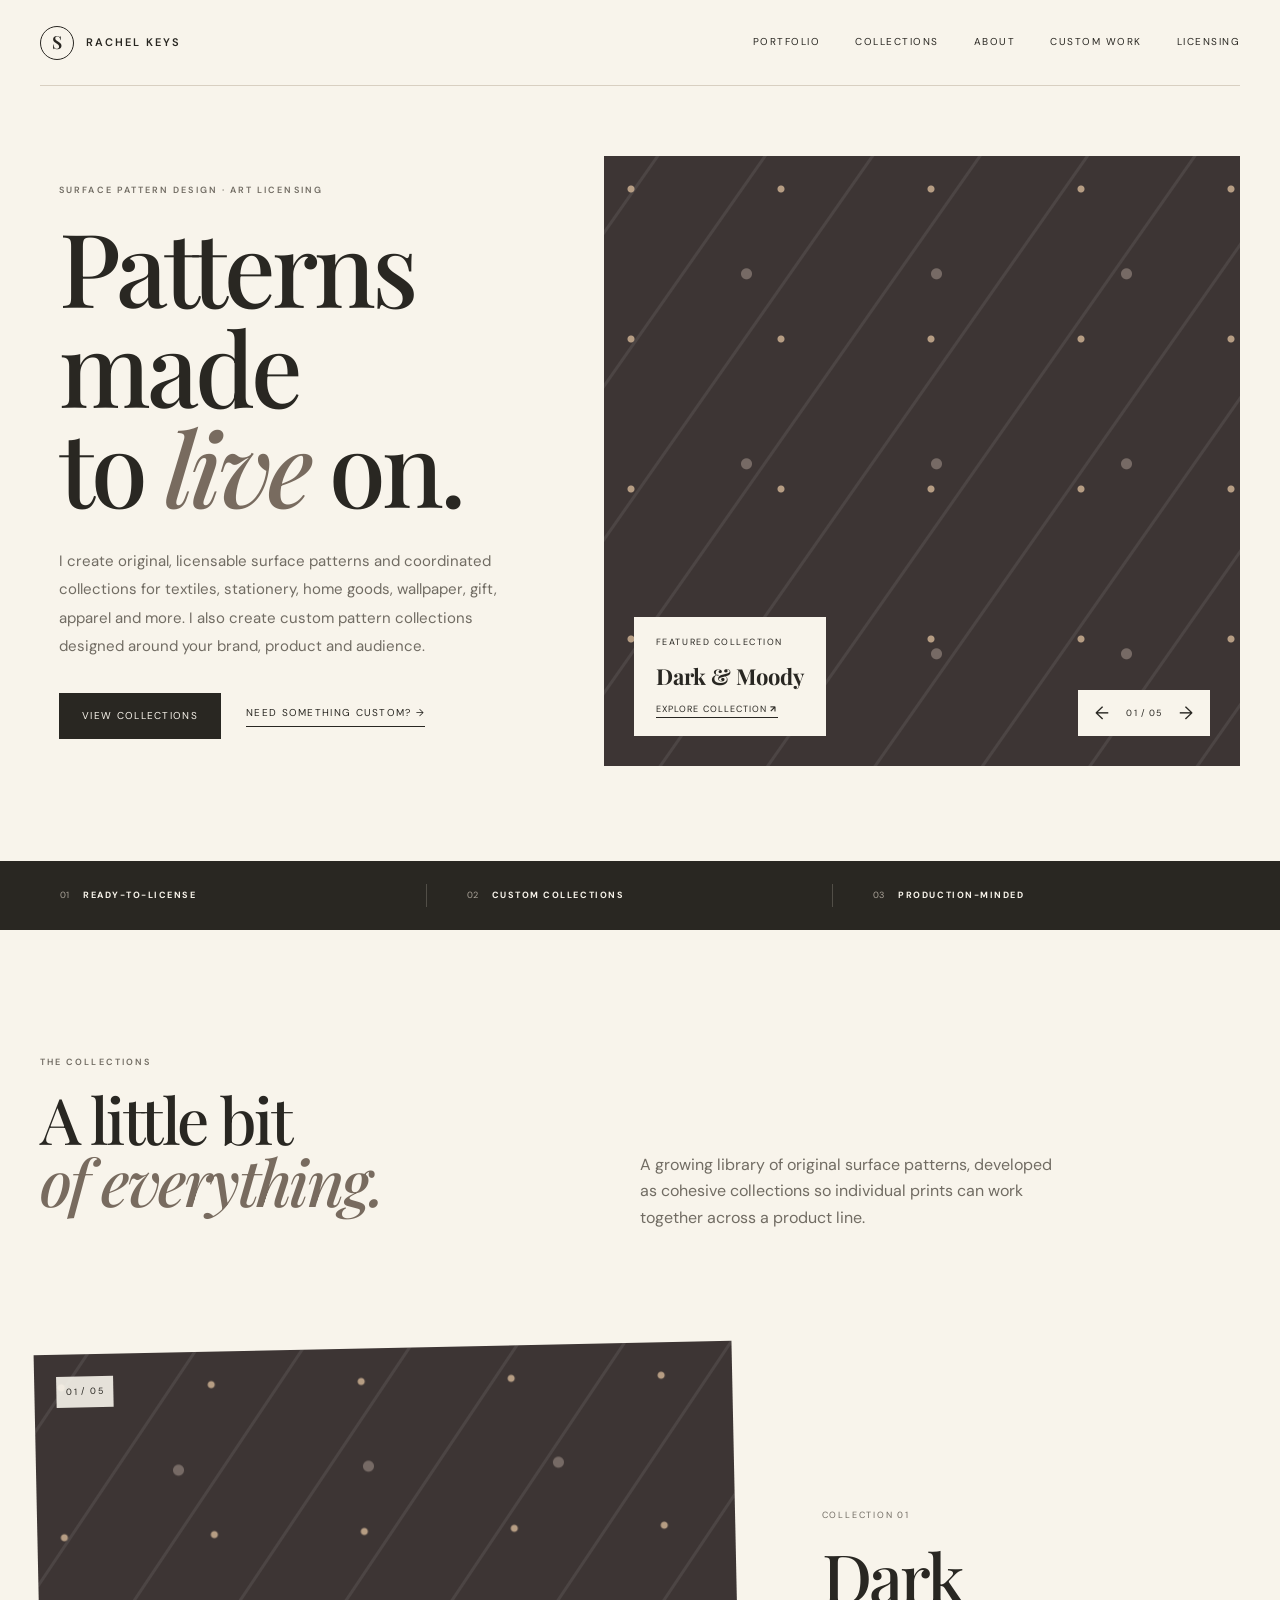
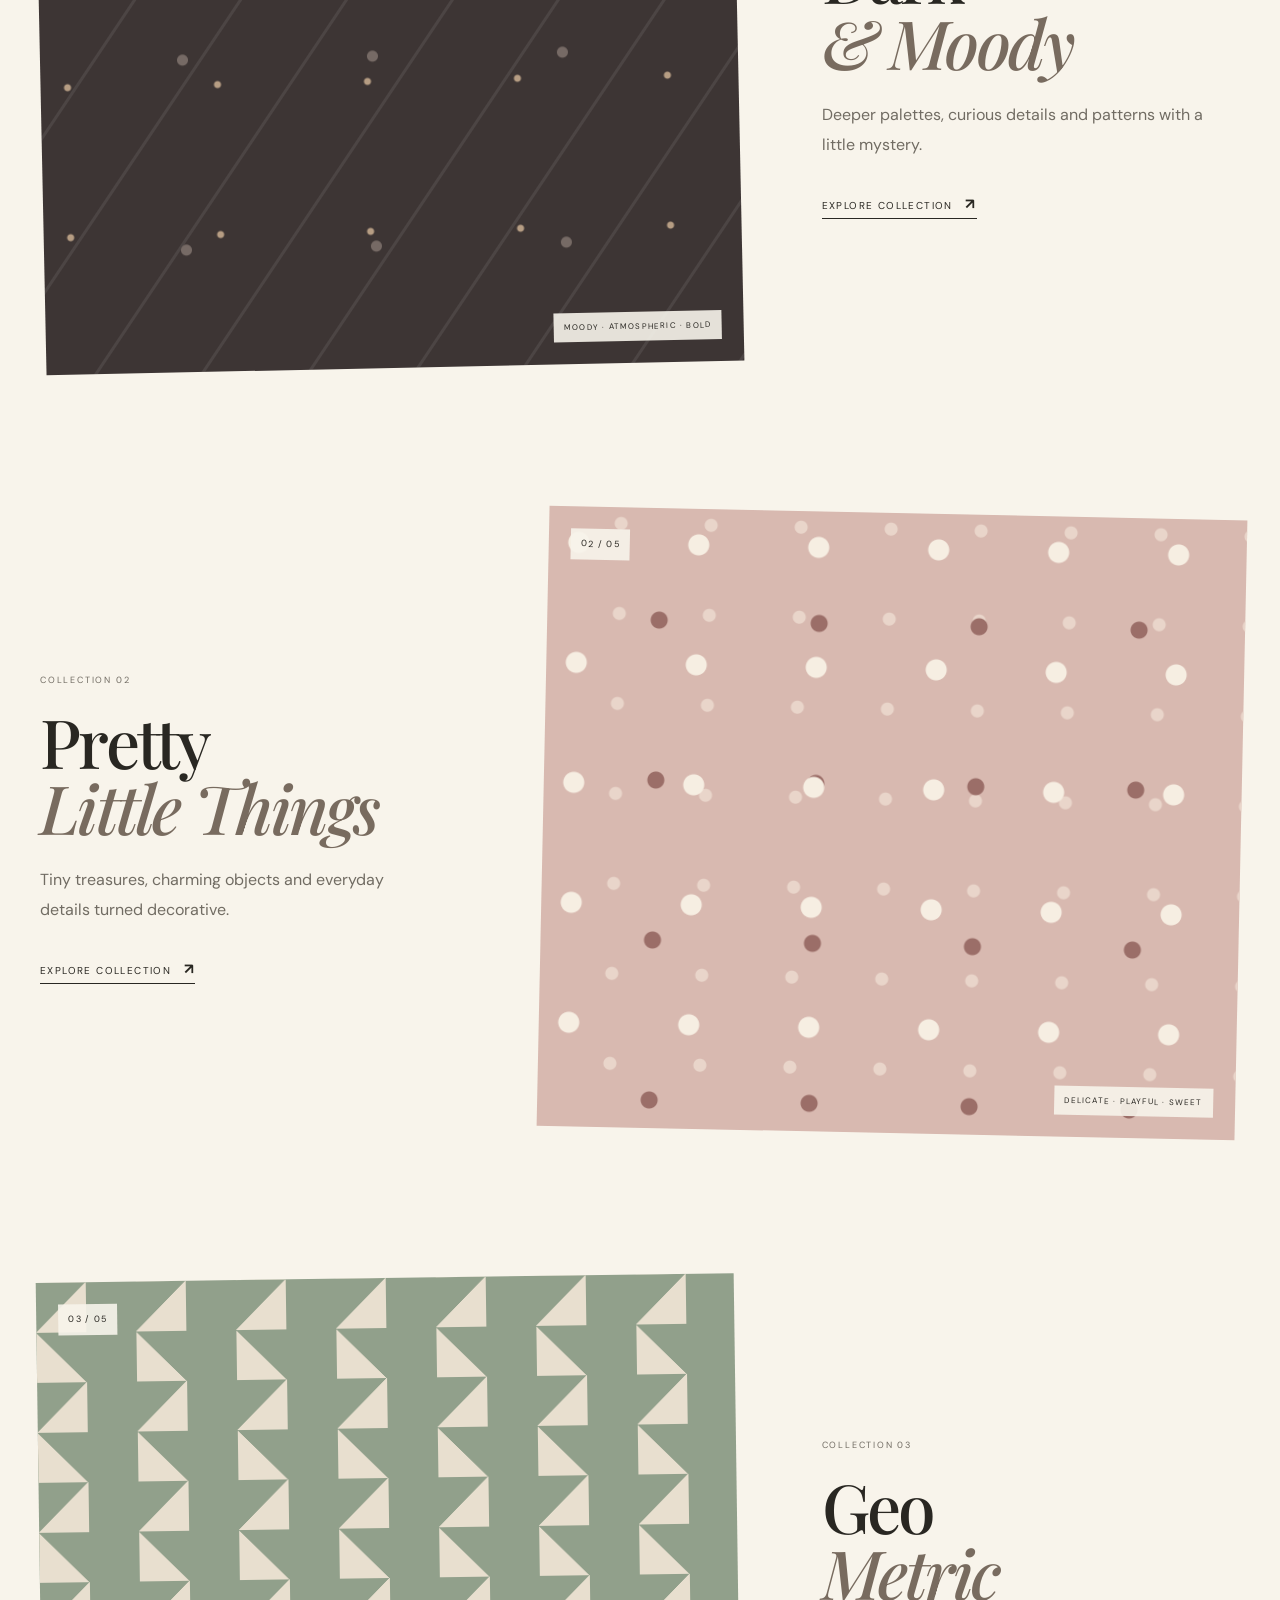
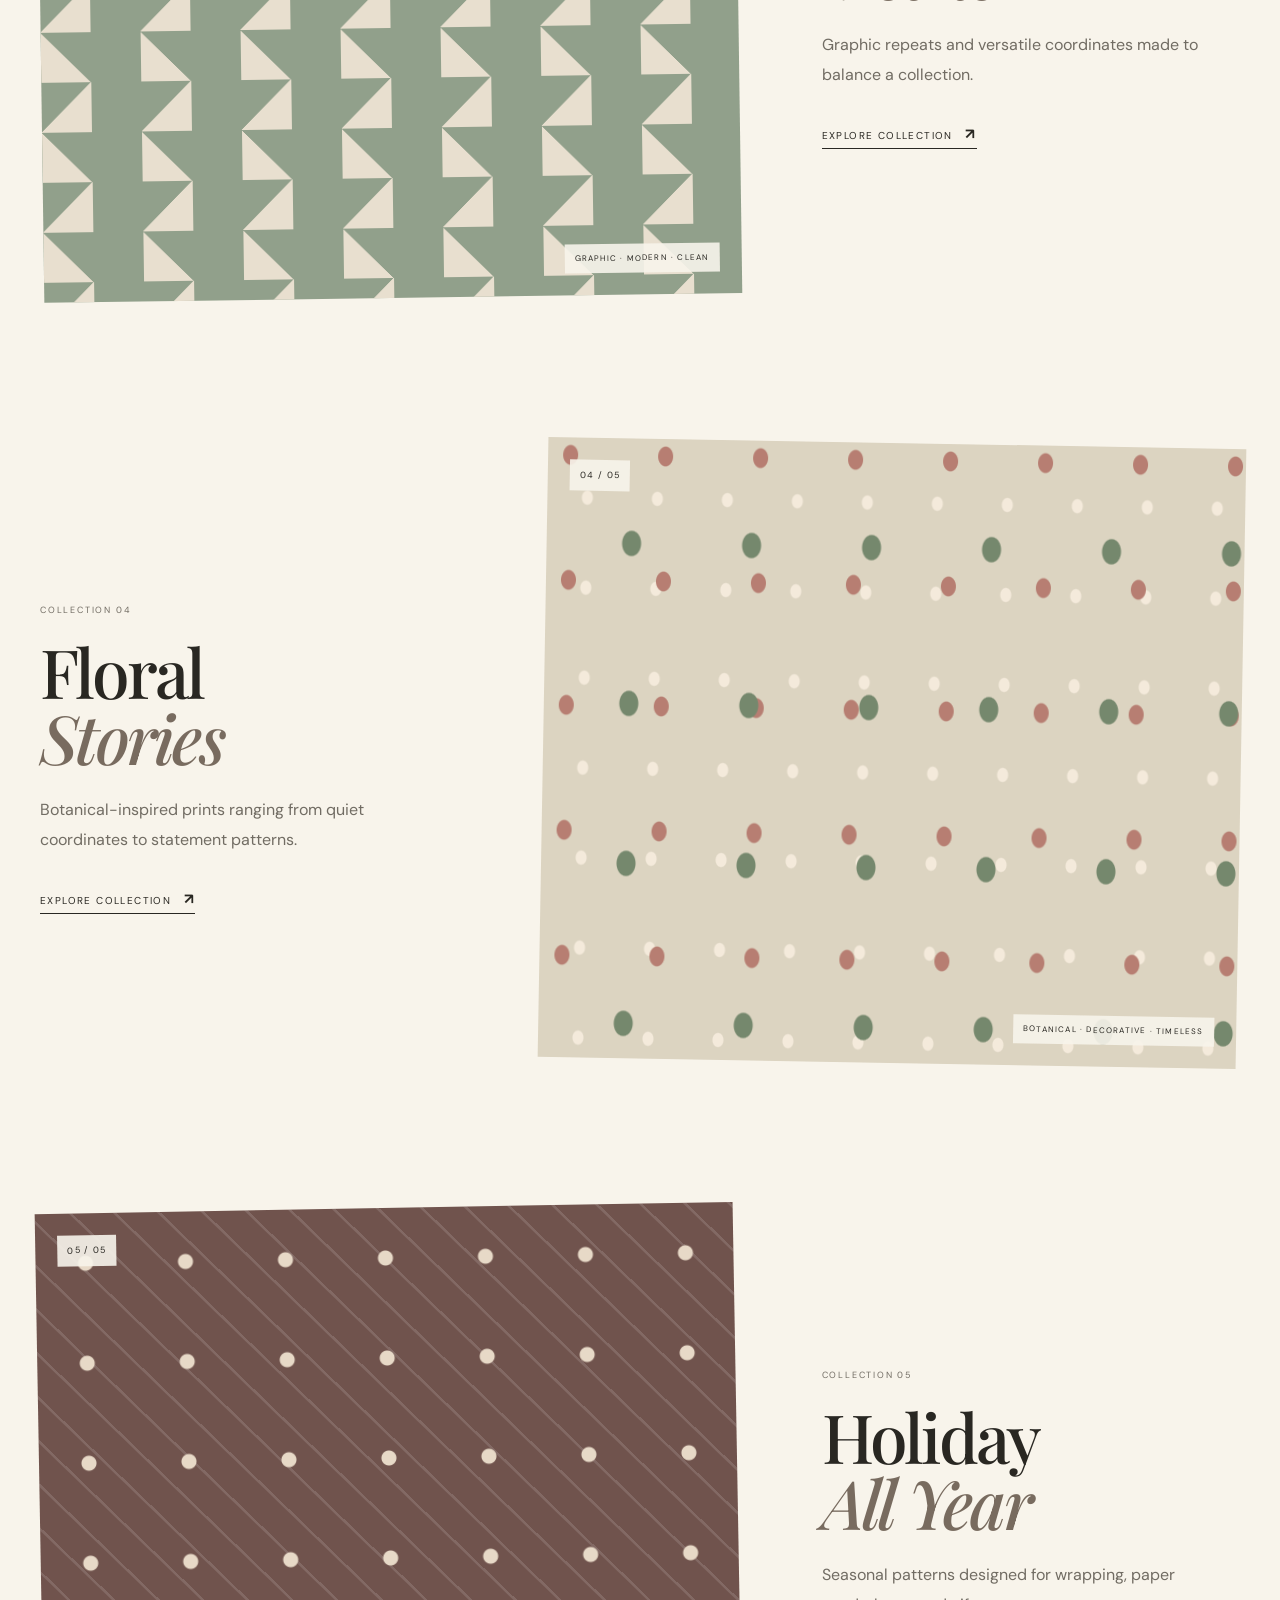
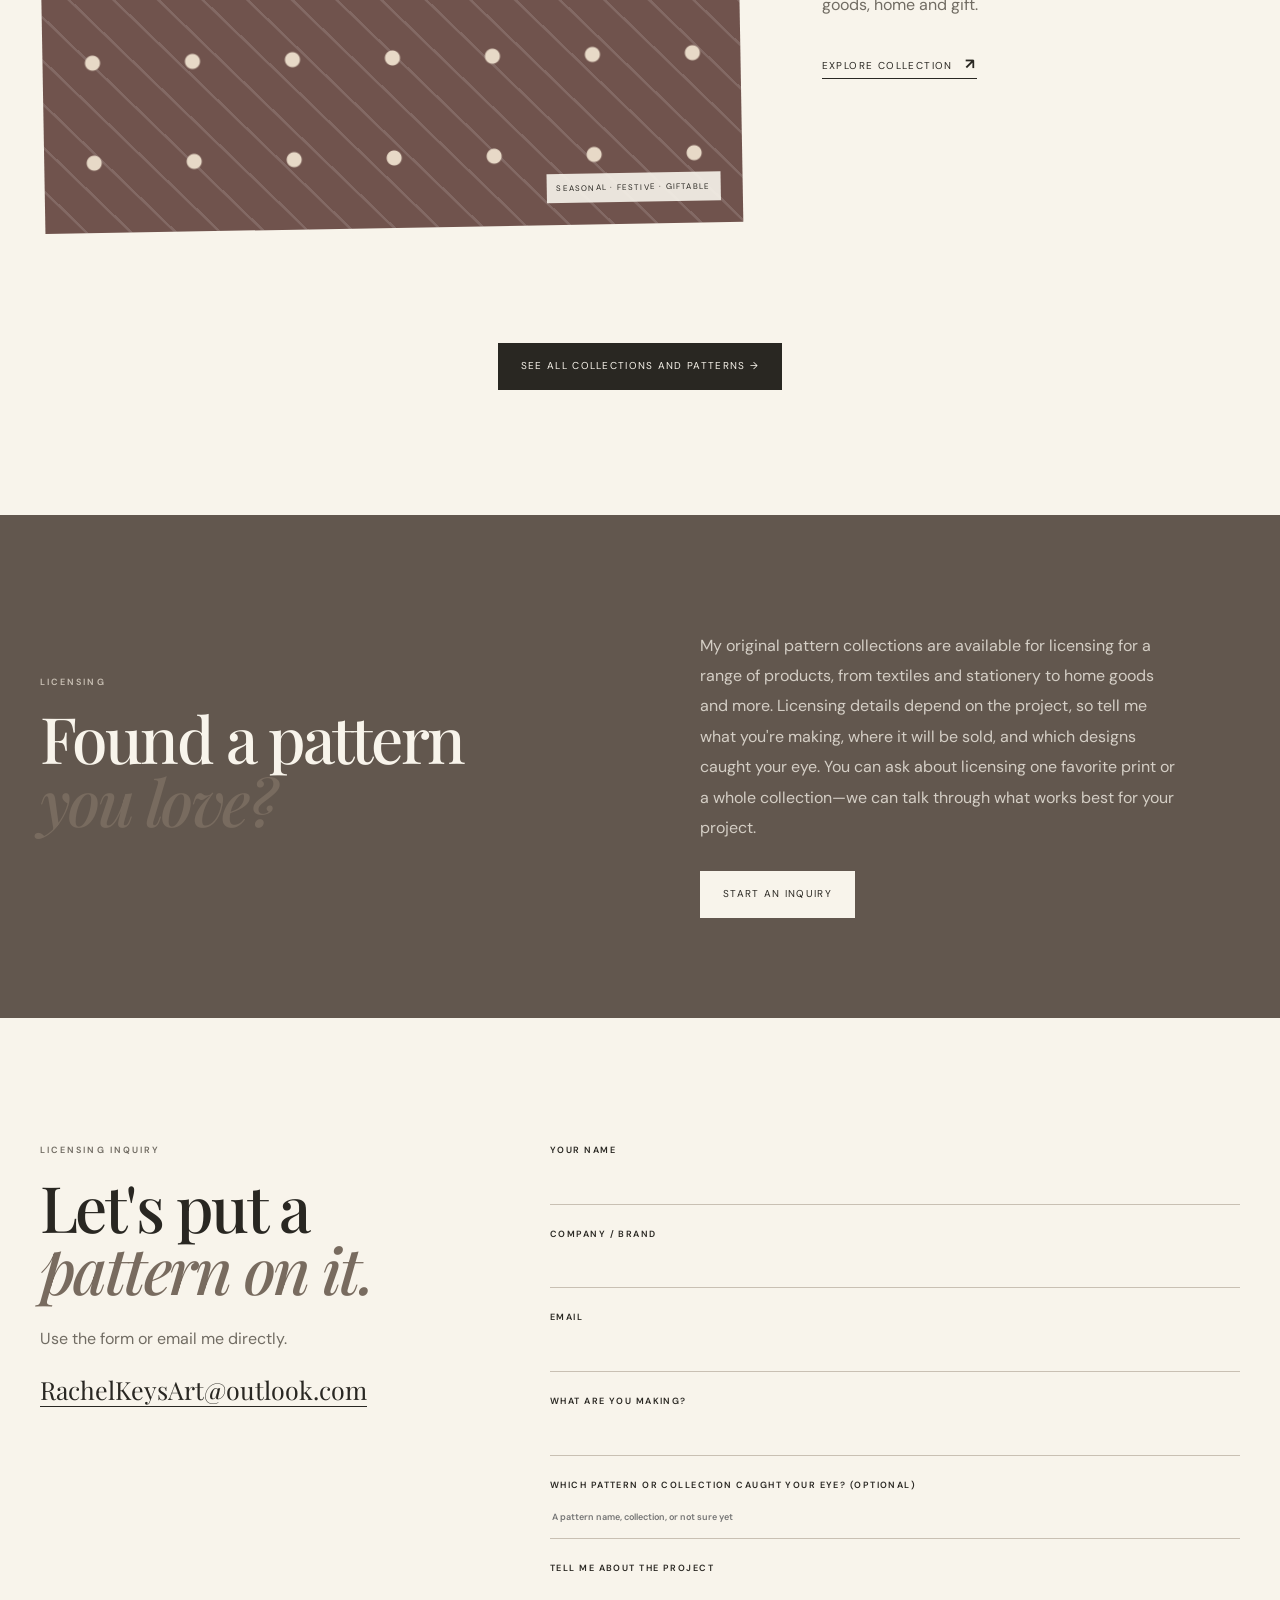
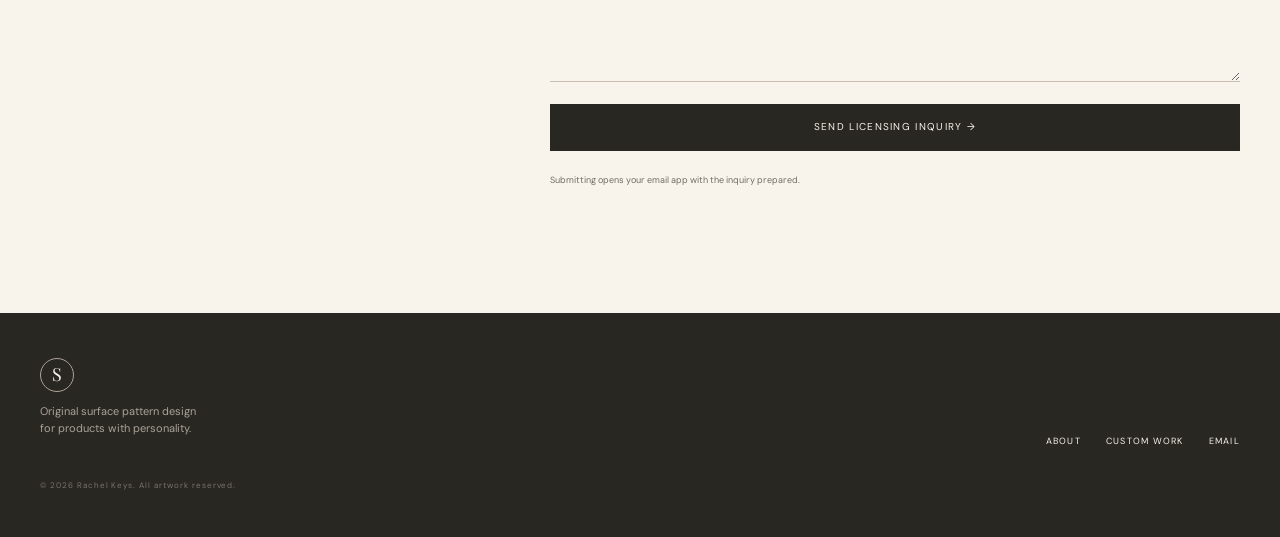
==== index.html @ ef7f8bc7 "Add files via upload" ====
<!DOCTYPE html>
<html lang="en">
<head>
  <meta charset="UTF-8">
  <meta name="viewport" content="width=device-width, initial-scale=1.0">
  <meta name="description" content="Surface pattern design portfolio — licensable collections and custom pattern design.">
  <title>Rachel Keys — Surface Pattern Design</title>
  <link rel="stylesheet" href="style.css">
</head>

<body class="home-page">

<header class="header">

  <a class="logo" href="index.html">
    <span class="logo-symbol">S</span>
    <span>RACHEL KEYS</span>
  </a>

  <button class="menu-btn" aria-label="Open navigation">
    <i></i>
    <i></i>
  </button>

  <nav class="nav">
    <a href="index.html">Portfolio</a>
    <a href="collections.html">Collections</a>
    <a href="about.html">About</a>
    <a href="custom.html">Custom Work</a>
    <a href="#inquire">Licensing</a>
  </nav>

</header>


<main>

  <!-- HERO -->

  <section class="hero-home">

    <div class="hero-copy">

      <p class="kicker">
        SURFACE PATTERN DESIGN · ART LICENSING
      </p>

      <h1>
        Patterns made<br>
        to <em>live</em> on.
      </h1>

      <p class="hero-blurb">
        I create original, licensable surface patterns and coordinated
        collections for textiles, stationery, home goods, wallpaper,
        gift, apparel and more. I also create custom pattern collections
        designed around your brand, product and audience.
      </p>

      <div class="hero-actions">

        <a class="pill dark" href="#collections">
          View collections
        </a>

        <a class="under-link" href="custom.html">
          Need something custom? →
        </a>

      </div>

    </div>


    <div
      class="hero-art pattern-dark"
      data-collection-carousel
      aria-label="Featured collection preview: Dark &amp; Moody"
    >

      <div class="hero-label">
        <span>FEATURED COLLECTION</span>
        <strong data-carousel-title>Dark &amp; Moody</strong>
        <a class="hero-collection-link" data-carousel-link href="Collections/dark-and-moody.html">
          Explore collection <b>↗</b>
        </a>
      </div>

      <div class="hero-carousel-controls">
        <button type="button" data-carousel-previous aria-label="Show previous collection">←</button>
        <span data-carousel-position aria-live="polite">01 / 05</span>
        <button type="button" data-carousel-next aria-label="Show next collection">→</button>
      </div>

    </div>

  </section>


  <!-- QUICK INFO -->

  <section class="intro-strip">

    <div>
      <span>01</span>
      <strong>READY-TO-LICENSE</strong>
    </div>

    <div>
      <span>02</span>
      <strong>CUSTOM COLLECTIONS</strong>
    </div>

    <div>
      <span>03</span>
      <strong>PRODUCTION-MINDED</strong>
    </div>

  </section>


  <!-- COLLECTIONS -->

  <section class="collections" id="collections">

    <div class="section-intro">

      <div>
        <p class="kicker">THE COLLECTIONS</p>

        <h2>
          A little bit<br>
          <em>of everything.</em>
        </h2>
      </div>

      <p>
        A growing library of original surface patterns,
        developed as cohesive collections so individual prints
        can work together across a product line.
      </p>

    </div>


    <!-- DARK & MOODY -->

    <article class="collection collection-dark">

      <div class="collection-art pattern-dark">

        <span class="art-note">01 / 05</span>

        <span class="art-caption">
          MOODY · ATMOSPHERIC · BOLD
        </span>

      </div>

      <div class="collection-info">

        <p class="collection-number">
          COLLECTION 01
        </p>

        <h3>
          Dark<br>
          <em>&amp; Moody</em>
        </h3>

        <p>
          Deeper palettes, curious details and patterns
          with a little mystery.
        </p>

        <a
          class="collection-link"
          href="Collections/dark-and-moody.html"
        >
          Explore collection <b>↗</b>
        </a>

      </div>

    </article>


    <!-- PRETTY LITTLE THINGS -->

    <article class="collection collection-pretty reverse">

      <div class="collection-info">

        <p class="collection-number">
          COLLECTION 02
        </p>

        <h3>
          Pretty<br>
          <em>Little Things</em>
        </h3>

        <p>
          Tiny treasures, charming objects and everyday
          details turned decorative.
        </p>

        <a
          class="collection-link"
          href="Collections/pretty-little-things.html"
        >
          Explore collection <b>↗</b>
        </a>

      </div>


      <div class="collection-art pattern-pretty">

        <span class="art-note">02 / 05</span>

        <span class="art-caption">
          DELICATE · PLAYFUL · SWEET
        </span>

      </div>

    </article>


    <!-- GEOMETRIC -->

    <article class="collection collection-geo">

      <div class="collection-art pattern-geometric">

        <span class="art-note">03 / 05</span>

        <span class="art-caption">
          GRAPHIC · MODERN · CLEAN
        </span>

      </div>


      <div class="collection-info">

        <p class="collection-number">
          COLLECTION 03
        </p>

        <h3>
          Geo<br>
          <em>Metric</em>
        </h3>

        <p>
          Graphic repeats and versatile coordinates made
          to balance a collection.
        </p>

        <a
          class="collection-link"
          href="Collections/geometric.html"
        >
          Explore collection <b>↗</b>
        </a>

      </div>

    </article>


    <!-- FLORAL -->

    <article class="collection collection-floral reverse">

      <div class="collection-info">

        <p class="collection-number">
          COLLECTION 04
        </p>

        <h3>
          Floral<br>
          <em>Stories</em>
        </h3>

        <p>
          Botanical-inspired prints ranging from quiet
          coordinates to statement patterns.
        </p>

        <a
          class="collection-link"
          href="Collections/floral.html"
        >
          Explore collection <b>↗</b>
        </a>

      </div>


      <div class="collection-art pattern-floral">

        <span class="art-note">04 / 05</span>

        <span class="art-caption">
          BOTANICAL · DECORATIVE · TIMELESS
        </span>

      </div>

    </article>


    <!-- HOLIDAY -->

    <article class="collection collection-holiday">

      <div class="collection-art pattern-holiday">

        <span class="art-note">05 / 05</span>

        <span class="art-caption">
          SEASONAL · FESTIVE · GIFTABLE
        </span>

      </div>


      <div class="collection-info">

        <p class="collection-number">
          COLLECTION 05
        </p>

        <h3>
          Holiday<br>
          <em>All Year</em>
        </h3>

        <p>
          Seasonal patterns designed for wrapping,
          paper goods, home and gift.
        </p>

        <a
          class="collection-link"
          href="Collections/holiday.html"
        >
          Explore collection <b>↗</b>
        </a>

      </div>

    </article>

    <div class="collections-more">
      <a class="pill dark" href="collections.html">See all collections and patterns →</a>
    </div>

  </section>


  <!-- LICENSING -->

  <section class="licensing-band">

    <div>

      <p class="kicker">
        LICENSING
      </p>

      <h2>
        Found a pattern<br>
        <em>you love?</em>
      </h2>

    </div>


    <div>

      <p>
        My original pattern collections are available for licensing
        for a range of products, from textiles and stationery to home
        goods and more. Licensing details depend on the project, so
        tell me what you're making, where it will be sold, and which
        designs caught your eye. You can ask about licensing one
        favorite print or a whole collection—we can talk through what
        works best for your project.
      </p>

      <a class="pill light" href="#inquire">
        Start an inquiry
      </a>

    </div>

  </section>


  <!-- LICENSING FORM -->

  <section class="inquiry" id="inquire">

    <div class="inquiry-heading">

      <p class="kicker">
        LICENSING INQUIRY
      </p>

      <h2>
        Let's put a<br>
        <em>pattern on it.</em>
      </h2>

      <p>
        Use the form or email me directly.
      </p>

      <a href="mailto:RachelKeysArt@outlook.com">
        RachelKeysArt@outlook.com
      </a>

    </div>


    <form
      class="form"
      action="mailto:RachelKeysArt@outlook.com"
      method="post"
      enctype="text/plain"
    >

      <label>
        Your name
        <input
          type="text"
          name="Name"
          required
        >
      </label>


      <label>
        Company / brand
        <input
          type="text"
          name="Company"
        >
      </label>


      <label>
        Email
        <input
          type="email"
          name="Email"
          required
        >
      </label>


      <label>
        What are you making?
        <input
          type="text"
          name="Product"
        >
      </label>

      <label>
        Which pattern or collection caught your eye? (optional)
        <input
          type="text"
          name="Pattern or collection"
          placeholder="A pattern name, collection, or not sure yet"
        >
      </label>


      <label>
        Tell me about the project
        <textarea
          name="Message"
          rows="5"
          required
        ></textarea>
      </label>


      <button
        class="pill dark"
        type="submit"
      >
        Send licensing inquiry →
      </button>


      <small>
        Submitting opens your email app with the inquiry prepared.
      </small>

    </form>

  </section>

</main>


<!-- FOOTER -->

<footer class="footer">

  <div>

    <span class="logo-symbol">
      S
    </span>

    <p>
      Original surface pattern design<br>
      for products with personality.
    </p>

  </div>


  <div class="footer-links">

    <a href="about.html">
      About
    </a>

    <a href="custom.html">
      Custom Work
    </a>

    <a href="mailto:RachelKeysArt@outlook.com">
      Email
    </a>

  </div>


  <small>
    © <span id="year"></span>
    Rachel Keys. All artwork reserved.
  </small>

</footer>


<script src="script.js"></script>

</body>
</html>
---- style.css ----
@import url('https://fonts.googleapis.com/css2?family=DM+Sans:wght@400;500;600&family=Playfair+Display:ital,wght@0,500;0,600;1,500;1,600&display=swap');


:root {

  --ink: #292722;
  --muted: #716c63;

  --cream: #f2eadc;
  --paper: #f8f4eb;

  --line: #d8cfc1;

  --brown: #70584b;
  --sage: #8b9a7e;
  --rose: #bd8d83;
  --plum: #3e3337;
  --gold: #c39a55;

  --serif: "Playfair Display", Georgia, serif;
  --sans: "DM Sans", Arial, sans-serif;

  --max: 1380px;
}


/* =========================
   RESET
========================= */

* {
  box-sizing: border-box;
}


html {
  scroll-behavior: smooth;
  overflow-x: hidden;
}


body {

  margin: 0;

  background: var(--paper);

  color: var(--ink);

  font-family: var(--sans);

  line-height: 1.65;
}


a {
  color: inherit;
  text-decoration: none;
}


button,
input,
textarea,
select {
  font: inherit;
}


/* =========================
   HEADER
========================= */

.header {

  height: 86px;

  width: min(
    var(--max),
    calc(100% - 80px)
  );

  margin: auto;

  display: flex;

  align-items: center;

  justify-content: space-between;

  border-bottom: 1px solid var(--line);

  position: relative;

  z-index: 10;
}


.logo {

  display: flex;

  align-items: center;

  gap: 12px;

  font-size: 11px;

  letter-spacing: .18em;

  font-weight: 600;
}


.logo-symbol {

  width: 34px;

  height: 34px;

  border: 1px solid var(--ink);

  border-radius: 50%;

  display: grid;

  place-items: center;

  font-family: var(--serif);

  font-size: 18px;

  letter-spacing: 0;
}


.nav {

  display: flex;

  gap: 35px;

  align-items: center;

  font-size: 10px;

  text-transform: uppercase;

  letter-spacing: .15em;
}


.nav a {

  transition: opacity .2s;
}


.nav a:hover {

  opacity: .45;
}


.menu-btn {

  display: none;

  background: none;

  border: 0;
}


/* =========================
   TYPOGRAPHY
========================= */

.kicker {

  font-size: 9px;

  text-transform: uppercase;

  letter-spacing: .23em;

  font-weight: 600;

  color: var(--muted);

  margin: 0 0 18px;
}


h1,
h2,
h3 {

  font-family: var(--serif);

  font-weight: 500;

  line-height: .98;

  letter-spacing: -.04em;
}


h1 {

  font-size: clamp(
    62px,
    8vw,
    118px
  );

  margin: 0 0 30px;
}


h2 {

  font-size: clamp(
    45px,
    5vw,
    76px
  );

  margin: 0 0 25px;
}


h3 {

  font-size: clamp(
    48px,
    5.3vw,
    78px
  );

  margin: 0 0 24px;
}


em {

  font-weight: 500;

  color: #786b5f;
}


/* =========================
   BUTTONS
========================= */

.pill {

  display: inline-block;

  padding: 14px 22px;

  text-transform: uppercase;

  letter-spacing: .13em;

  font-size: 10px;

  border: 1px solid transparent;
}


.pill.dark {

  background: var(--ink);

  color: var(--paper);
}


.pill.light {

  background: var(--paper);

  color: var(--ink);
}


.under-link {

  font-size: 10px;

  text-transform: uppercase;

  letter-spacing: .13em;

  border-bottom: 1px solid var(--ink);

  padding-bottom: 5px;
}


/* =========================
   HERO
========================= */

.hero-home {

  width: min(
    var(--max),
    calc(100% - 80px)
  );

  margin: auto;

  min-height: 760px;

  display: grid;

  grid-template-columns:
    .86fr
    1.14fr;

  gap: 7%;

  align-items: center;

  padding: 70px 0 95px;
}


.hero-copy {

  padding-left: 4%;
}


.hero-blurb {

  max-width: 500px;

  color: var(--muted);

  font-size: 15px;

  line-height: 1.9;

  margin-bottom: 32px;
}


.hero-actions {

  display: flex;

  align-items: center;

  gap: 25px;

  flex-wrap: wrap;
}


/* =========================
   HERO ART
========================= */

.hero-art {

  height: 610px;

  position: relative;

  background: #d6c4b4;

  overflow: hidden;
}


.hero-label {

  position: absolute;

  bottom: 30px;

  left: 30px;

  background: var(--paper);

  padding: 18px 22px;

  display: flex;

  flex-direction: column;

  align-items: flex-start;

  gap: 8px;

  max-width: 300px;

  z-index: 1;
}


.hero-label span {

  font-size: 9px;

  letter-spacing: .17em;
}


.hero-label strong {

  font-family: var(--serif);

  font-size: 22px;
}


.hero-collection-link {

  font-size: 9px;

  text-transform: uppercase;

  letter-spacing: .12em;

  border-bottom: 1px solid var(--ink);
}


.hero-carousel-controls {

  position: absolute;

  right: 30px;

  bottom: 30px;

  display: flex;

  align-items: center;

  gap: 12px;

  background: var(--paper);

  padding: 9px 12px;

  z-index: 1;
}


.hero-carousel-controls button {

  border: 0;

  background: transparent;

  color: var(--ink);

  cursor: pointer;

  font-size: 18px;

  line-height: 1;

  padding: 5px;
}


.hero-carousel-controls span {

  font-size: 9px;

  letter-spacing: .12em;
}


.hero-carousel-controls button:focus-visible,
.hero-collection-link:focus-visible {

  outline: 2px solid var(--ink);

  outline-offset: 3px;
}


/* =========================
   INFO STRIP
========================= */

.intro-strip {

  background: var(--ink);

  color: var(--paper);

  display: grid;

  grid-template-columns:
    repeat(3, 1fr);

  padding:
    23px
    max(
      40px,
      calc(
        (100% - var(--max)) / 2
      )
    );

  gap: 20px;
}


.intro-strip div {

  display: flex;

  align-items: center;

  gap: 14px;

  border-right: 1px solid #514e47;

  padding: 4px 20px;
}


.intro-strip div:last-child {

  border: 0;
}


.intro-strip span {

  font-size: 9px;

  color: #aaa399;
}


.intro-strip strong {

  font-size: 9px;

  letter-spacing: .17em;
}


/* =========================
   COLLECTIONS
========================= */

.collections {

  width: min(
    var(--max),
    calc(100% - 80px)
  );

  margin: auto;

  padding: 125px 0;
}


.section-intro {

  display: grid;

  grid-template-columns:
    1fr
    1fr;

  align-items: end;

  margin-bottom: 95px;
}


.section-intro > p:last-child {

  max-width: 430px;

  color: var(--muted);

  margin:
    0
    0
    7px;
}


/* =========================
   COLLECTION ROWS
========================= */

.collection {

  display: grid;

  grid-template-columns:
    1.25fr
    .75fr;

  min-height: 650px;

  margin-bottom: 115px;

  align-items: center;

  gap: 7%;
}


.collection.reverse {

  grid-template-columns:
    .75fr
    1.25fr;
}


.collection-art {

  height: 620px;

  position: relative;

  overflow: hidden;
}


.collection-info {

  max-width: 390px;
}


.collection-info > p:not(
  .collection-number
) {

  color: var(--muted);

  line-height: 1.9;

  margin-bottom: 30px;
}


.collection-number {

  font-size: 9px;

  letter-spacing: .2em;

  color: var(--muted);

  margin-bottom: 20px;
}


.collection-link {

  font-size: 10px;

  text-transform: uppercase;

  letter-spacing: .14em;

  border-bottom: 1px solid var(--ink);

  padding-bottom: 6px;
}


.collection-link b {

  font-size: 15px;

  margin-left: 8px;
}


/* =========================
   TEMPORARY PATTERN ART
========================= */

.pattern-dark {

  background-color: #3d3534;

  background-image:

    radial-gradient(
      circle at 18% 22%,
      #b69d83 0 3px,
      transparent 4px
    ),

    radial-gradient(
      circle at 75% 62%,
      #766a65 0 5px,
      transparent 6px
    ),

    repeating-linear-gradient(
      125deg,
      transparent 0 42px,
      rgba(255,255,255,.08)
      43px 45px,
      transparent 46px 88px
    );

  background-size:
    150px 150px,
    190px 190px,
    auto;
}


.pattern-pretty {

  background-color: #d8b9b0;

  background-image:

    radial-gradient(
      circle at 25% 30%,
      #f6eee2 0 10px,
      transparent 11px
    ),

    radial-gradient(
      circle at 70% 70%,
      #9b6e68 0 8px,
      transparent 9px
    ),

    radial-gradient(
      circle at 80% 18%,
      #e9d5ca 0 6px,
      transparent 7px
    );

  background-size:
    120px 120px,
    160px 160px,
    90px 90px;
}


.pattern-geometric {

  background-color: #91a08b;

  background-image:

    linear-gradient(
      45deg,
      #e8dfcf 25%,
      transparent 25%
    ),

    linear-gradient(
      -45deg,
      #e8dfcf 25%,
      transparent 25%
    );

  background-size:
    100px 100px;

  background-position:
    0 0,
    50px 50px;
}


.pattern-floral {

  background-color: #dcd4c1;

  background-image:

    radial-gradient(
      ellipse at center,
      #75886d 0 9px,
      transparent 10px
    ),

    radial-gradient(
      ellipse at center,
      #b77e72 0 7px,
      transparent 8px
    ),

    radial-gradient(
      ellipse at center,
      #f4eadb 0 5px,
      transparent 6px
    );

  background-size:
    120px 160px,
    95px 125px,
    70px 90px;

  background-position:
    25px 25px,
    70px 80px,
    5px 105px;
}


.pattern-holiday {

  background-color: #70534d;

  background-image:

    radial-gradient(
      circle,
      #e7d9c7 0 7px,
      transparent 8px
    ),

    repeating-linear-gradient(
      45deg,
      transparent 0 28px,
      rgba(255,255,255,.13)
      29px 31px
    );

  background-size:
    100px 100px,
    auto;
}


/* =========================
   ARTWORK LABELS
========================= */

.art-note {

  position: absolute;

  top: 22px;

  left: 22px;

  font-size: 9px;

  letter-spacing: .15em;

  background:
    rgba(
      248,
      244,
      235,
      .9
    );

  padding: 8px 10px;
}


.art-caption {

  position: absolute;

  bottom: 22px;

  right: 22px;

  background:
    rgba(
      248,
      244,
      235,
      .9
    );

  padding: 8px 10px;

  font-size: 8px;

  letter-spacing: .15em;
}


/* =========================
   SLIGHT ART ROTATION
========================= */

.collection-dark .collection-art {

  transform: rotate(-1.2deg);
}


.collection-pretty .collection-art {

  transform: rotate(1.2deg);
}


.collection-geo .collection-art {

  transform: rotate(-.8deg);
}


.collection-floral .collection-art {

  transform: rotate(1deg);
}


.collection-holiday .collection-art {

  transform: rotate(-1deg);
}


.collections-more {

  display: flex;

  justify-content: center;

  margin-top: -15px;
}


/* =========================
   LICENSING BAND
========================= */

.licensing-band {

  background: #62574e;

  color: var(--paper);

  display: grid;

  grid-template-columns:
    1fr
    1fr;

  gap: 10%;

  padding:
    100px
    max(
      40px,
      calc(
        (100% - var(--max)) / 2
      )
    );

  align-items: center;
}


.licensing-band .kicker {

  color: #c9c0b4;
}


.licensing-band p:not(.kicker) {

  color: #d4cec5;

  max-width: 480px;

  line-height: 1.9;

  margin-bottom: 28px;
}


/* =========================
   INQUIRY
========================= */

.inquiry {

  width: min(
    var(--max),
    calc(100% - 80px)
  );

  margin: auto;

  padding: 125px 0;

  display: grid;

  grid-template-columns:
    .75fr
    1.25fr;

  gap: 8%;

  align-items: start;
}


.inquiry-heading p:not(.kicker) {

  color: var(--muted);
}


.inquiry-heading > a {

  font-family: var(--serif);

  font-size: 25px;

  border-bottom: 1px solid var(--ink);
}


/* =========================
   FORMS
========================= */

.form {

  display: grid;

  gap: 22px;
}


.form label {

  display: grid;

  gap: 8px;

  font-size: 9px;

  text-transform: uppercase;

  letter-spacing: .16em;

  font-weight: 600;
}


.form input,
.form textarea,
.form select {

  border: 0;

  border-bottom: 1px solid #c9c0b3;

  background: transparent;

  padding:
    10px
    2px
    13px;

  outline: none;

  color: var(--ink);

  resize: vertical;
}


.form input:focus,
.form textarea:focus,
.form select:focus {

  border-color: var(--ink);
}


.form small {

  font-size: 9px;

  color: var(--muted);
}


/* =========================
   FOOTER
========================= */

.footer {

  background: var(--ink);

  color: var(--paper);

  padding:
    45px
    max(
      40px,
      calc(
        (100% - var(--max)) / 2
      )
    );

  display: grid;

  grid-template-columns:
    1fr
    auto;

  gap: 30px;

  align-items: end;
}


.footer .logo-symbol {

  border-color: #aaa399;
}


.footer p {

  color: #aaa399;

  font-size: 11px;

  line-height: 1.6;
}


.footer-links {

  display: flex;

  gap: 25px;

  font-size: 9px;

  text-transform: uppercase;

  letter-spacing: .14em;
}


.footer > small {

  grid-column: 1 / -1;

  color: #77736c;

  font-size: 8px;

  letter-spacing: .12em;
}


/* =========================
   ABOUT PAGE
========================= */

.inner-page,
.custom-page {

  width: min(
    var(--max),
    calc(100% - 80px)
  );

  margin: auto;
}


.about-hero {

  padding:
    105px
    5%
    130px;

  display: grid;

  grid-template-columns:
    1fr
    1fr;

  gap: 10%;

  align-items: center;
}


.about-photo {

  height: 610px;

  display: grid;

  place-items: center;

  color: #f5eee4;

  font-family: var(--serif);

  font-size: 55px;

  text-align: center;

  line-height: .9;
}


.about-hero .lead,
.custom-hero .lead {

  font-family: var(--serif);

  font-size: 23px;

  line-height: 1.5;

  color: #5f584f;
}


.about-hero p:not(.kicker) {

  color: var(--muted);

  max-width: 500px;

  line-height: 1.9;
}


/* =========================
   ABOUT VALUES
========================= */

.about-values {

  background: #ded7c8;

  margin-left:
    calc(
      (100% - 100vw) / 2
    );

  margin-right:
    calc(
      (100% - 100vw) / 2
    );

  padding:
    90px
    max(
      40px,
      calc(
        (100vw - var(--max)) / 2
      )
    );

  display: grid;

  grid-template-columns:
    repeat(3, 1fr);

  gap: 6%;
}


.about-values span {

  font-size: 9px;

  letter-spacing: .18em;

  color: var(--muted);
}


.about-values h2 {

  font-size: 47px;

  margin-top: 20px;
}


.about-values p {

  color: var(--muted);

  max-width: 300px;
}


/* =========================
   ABOUT CTA
========================= */

.about-cta {

  text-align: center;

  padding: 125px 0;
}


.about-cta .pill {

  margin-top: 15px;
}


/* =========================
   CUSTOM PAGE
========================= */

.custom-hero {

  padding:
    105px
    5%
    120px;

  display: grid;

  grid-template-columns:
    1fr
    .8fr;

  gap: 10%;

  align-items: center;
}


.custom-art {

  height: 560px;

  display: flex;

  align-items: flex-end;

  padding: 35px;

  font-family: var(--serif);

  font-size: 35px;

  line-height: 1.05;
}


/* =========================
   CUSTOM PROCESS
========================= */

.custom-process {

  border-top: 1px solid var(--line);

  padding:
    90px
    5%
    110px;
}


.process-grid {

  display: grid;

  grid-template-columns:
    repeat(3, 1fr);

  gap: 7%;

  margin-top: 60px;
}


.process-grid b {

  font-size: 9px;

  letter-spacing: .2em;

  color: var(--muted);
}


.process-grid h2 {

  font-size: 45px;

  margin-top: 18px;
}


.process-grid p {

  color: var(--muted);

  max-width: 300px;
}


/* =========================
   CUSTOM FORM
========================= */

.custom-form-section {

  background: #e6ddd0;

  margin-left:
    calc(
      (100% - 100vw) / 2
    );

  margin-right:
    calc(
      (100% - 100vw) / 2
    );

  padding:
    110px
    max(
      40px,
      calc(
        (100vw - var(--max)) / 2
      )
    );

  display: grid;

  grid-template-columns:
    .75fr
    1.25fr;

  gap: 8%;
}


.custom-form-section > div > a {

  font-family: var(--serif);

  font-size: 23px;

  border-bottom: 1px solid var(--ink);
}


/* =========================
   COLLECTION PAGES
========================= */

.collection-page-head {

  padding:
    105px
    5%
    75px;

  text-align: center;

  max-width: 900px;

  margin: auto;
}


.collection-page-head h1 {

  margin-bottom: 25px;
}


.collection-page-head > p:not(.kicker) {

  max-width: 620px;

  margin:
    0
    auto
    28px;

  color: var(--muted);

  line-height: 1.9;
}


.pattern-gallery {

  display: grid;

  grid-template-columns: repeat(3, minmax(0, 1fr));

  gap: 20px;

  padding-bottom: 110px;
}


.pattern-gallery > [role="img"]:not(.mockup-preview) {

  position: relative;

  overflow: hidden;
}


.pattern-name {

  position: absolute;

  right: 12px;

  bottom: 12px;

  max-width: calc(100% - 24px);

  padding: 9px 12px;

  background: rgba(248, 244, 235, .94);

  color: var(--ink);

  font-size: 9px;

  letter-spacing: .1em;

  line-height: 1.4;
}


.large-pattern {

  height: 320px;
}


.small-pattern {

  height: 320px;
}


.pattern-gallery .small-pattern:nth-child(2) {

  transform: none;
}


.mockup-preview {

  display: grid;

  place-items: center;

  border: 1px dashed #9a8f80;

  background: #e8e0d5;

  color: #716c63;

  font-size: 9px;

  letter-spacing: .15em;

  text-align: center;
}


.mockup-preview::after {

  content: "PRODUCT MOCKUP";
}


.pattern-sample-2 {

  background-size: 75% 75%;
}


.pattern-sample-3 {

  background-position: 35% 65%;
}


.pattern-sample-4 {

  background-size: 145% 145%;
}


.collection-bottom {

  background: #e3d9ca;

  margin: 0;

  padding:
    105px
    max(
      40px,
      calc(
        (100vw - var(--max)) / 2
      )
    );

  text-align: center;
}


.collections-page {

  width: min(
    var(--max),
    calc(100% - 80px)
  );

  margin: auto;
}


.collection-index {

  display: grid;

  grid-template-columns: repeat(2, minmax(0, 1fr));

  gap: 75px 45px;

  padding-bottom: 110px;
}


.collection-index-card {

  min-width: 0;
}


.collection-index-art {

  position: relative;

  display: grid;

  grid-template-columns: repeat(2, minmax(0, 1fr));

  gap: 8px;

  background: var(--paper);

  height: 360px;

  overflow: hidden;
}


.collection-preview-tile {

  display: block;

  min-width: 0;
}


.collection-index-art .art-note,
.collection-index-art .art-caption {

  z-index: 1;
}


.collection-index-art:focus-visible {

  outline: 3px solid var(--ink);

  outline-offset: 4px;
}


.collection-index-info {

  padding-top: 23px;
}


.collection-index-info h2 {

  font-size: 35px;

  margin-bottom: 12px;
}


.collection-index-info p {

  max-width: 450px;

  color: var(--muted);

  line-height: 1.8;

  margin: 0 0 20px;
}


.collections-page-cta {

  text-align: center;

  padding: 0 0 110px;
}


.collections-page-cta h2 {

  margin: 15px 0 25px;
}


.collection-bottom .pill {

  margin-top: 10px;
}


/* =========================
   MOBILE
========================= */

@media (max-width: 850px) {


  .header {

    width: calc(100% - 36px);

    height: 76px;
  }


  .menu-btn {

    display: flex;

    flex-direction: column;

    gap: 5px;
  }


  .menu-btn i {

    display: block;

    width: 23px;

    height: 1px;

    background: var(--ink);
  }


  .nav {

    display: none;

    position: absolute;

    top: 76px;

    left: 0;

    right: 0;

    background: var(--paper);

    border-bottom: 1px solid var(--line);

    padding: 25px 18px;

    flex-direction: column;

    align-items: flex-start;

    gap: 18px;
  }


  .nav.open {

    display: flex;
  }


  .hero-home,
  .collections,
  .inquiry,
  .inner-page,
  .custom-page {

    width: calc(100% - 36px);
  }


  .hero-home {

    display: flex;

    flex-direction: column;

    padding:
      65px
      0
      80px;

    gap: 55px;

    min-height: auto;
  }


  .hero-copy {

    padding: 0;
  }


  .hero-art {

    width: 100%;

    height: 470px;
  }


  .hero-label {

    left: 18px;

    bottom: 78px;

    max-width: calc(100% - 36px);
  }


  .hero-carousel-controls {

    right: 18px;

    bottom: 18px;
  }


  .intro-strip {

    grid-template-columns: 1fr;

    padding: 18px;
  }


  .intro-strip div {

    border: 0;

    border-bottom:
      1px solid #514e47;

    padding: 10px;
  }


  .section-intro {

    display: block;

    margin-bottom: 55px;
  }


  .section-intro > p:last-child {

    margin-top: 20px;
  }


  .collection,
  .collection.reverse {

    grid-template-columns: 1fr;

    gap: 45px;

    margin-bottom: 85px;

    min-height: 0;
  }


  .collection.reverse
  .collection-info {

    order: 2;
  }


  .collection-art {

    height: 450px !important;
  }


  .collection-info {

    max-width: none;
  }


  .licensing-band {

    grid-template-columns: 1fr;

    padding: 80px 36px;

    gap: 25px;
  }


  .inquiry {

    grid-template-columns: 1fr;

    gap: 55px;

    padding: 90px 0;
  }


  .footer {

    padding: 40px 25px;

    grid-template-columns: 1fr;
  }


  .footer-links {

    flex-wrap: wrap;
  }


  .about-hero,
  .custom-hero {

    grid-template-columns: 1fr;

    gap: 55px;

    padding:
      70px
      0
      85px;
  }


  .about-photo,
  .custom-art {

    height: 430px;
  }


  .about-values {

    margin:
      0
      -18px;

    padding:
      75px
      18px;

    grid-template-columns: 1fr;

    gap: 45px;
  }


  .about-cta {

    padding: 90px 0;
  }


  .process-grid,
  .custom-form-section {

    grid-template-columns: 1fr;
  }


  .custom-process {

    padding: 75px 0;
  }


  .custom-form-section {

    margin: 0 -18px;

    padding:
      80px
      18px;

    gap: 55px;
  }


  .pattern-gallery {

    grid-template-columns: repeat(2, minmax(0, 1fr));
  }


  .large-pattern,
  .small-pattern {

    height: 250px !important;
  }

  .pattern-gallery .small-pattern:nth-child(2) {

    transform: none;
  }


  .collection-page-head {

    padding-top: 70px;
  }


  .collections-page {

    width: calc(100% - 36px);
  }


  .collection-index {

    grid-template-columns: 1fr;

    gap: 50px;

    padding-bottom: 80px;
  }


  .collection-index-art {

    height: 340px;
  }


  .collections-page-cta {

    padding-bottom: 80px;
  }

}


@media (max-width: 500px) {


  h1 {

    font-size: 55px;
  }


  .hero-art {

    height: 390px;
  }


  .hero-label strong {

    font-size: 20px;
  }


  .collection-art {

    height: 360px !important;
  }


  .art-caption {

    right: 12px;

    bottom: 12px;
  }


  .art-note {

    left: 12px;

    top: 12px;
  }


  .collection-index-art {

    height: 280px;
  }

  /* Keep the custom inquiry section centered on the page */

 

}
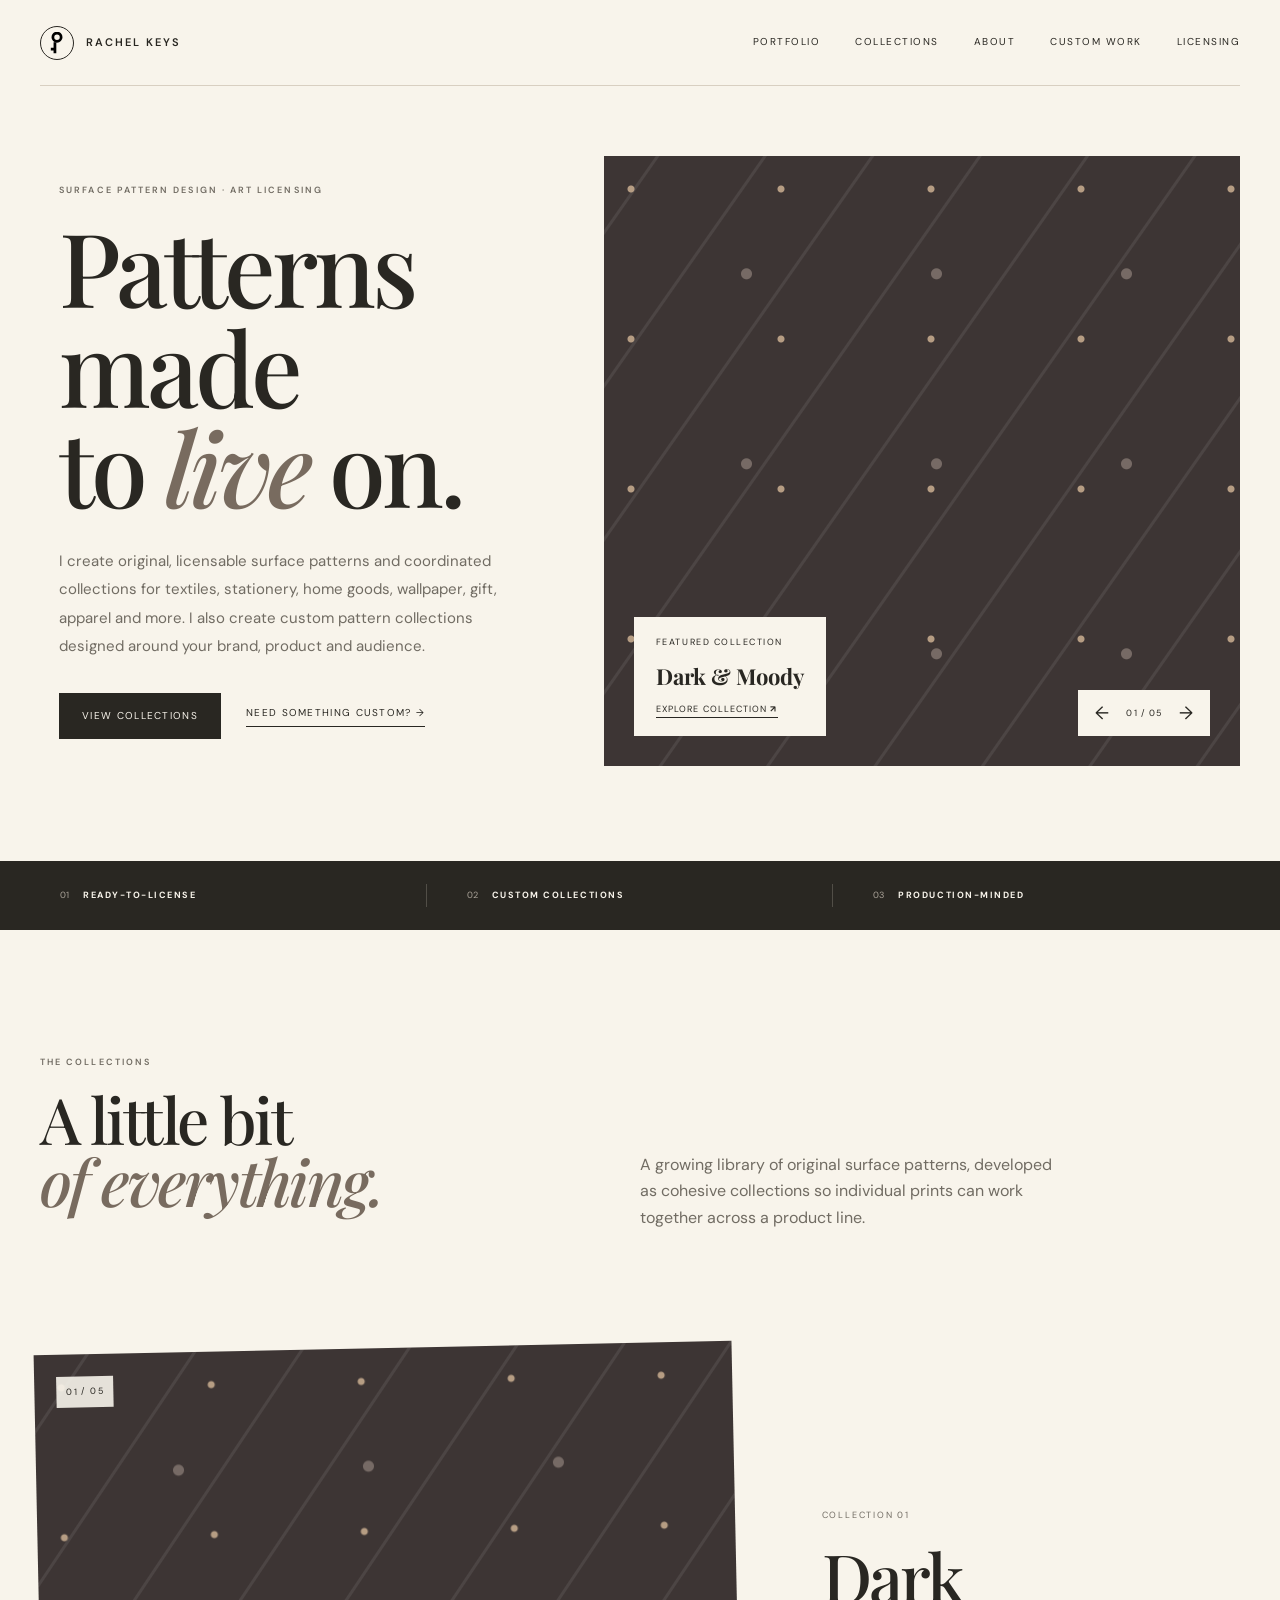
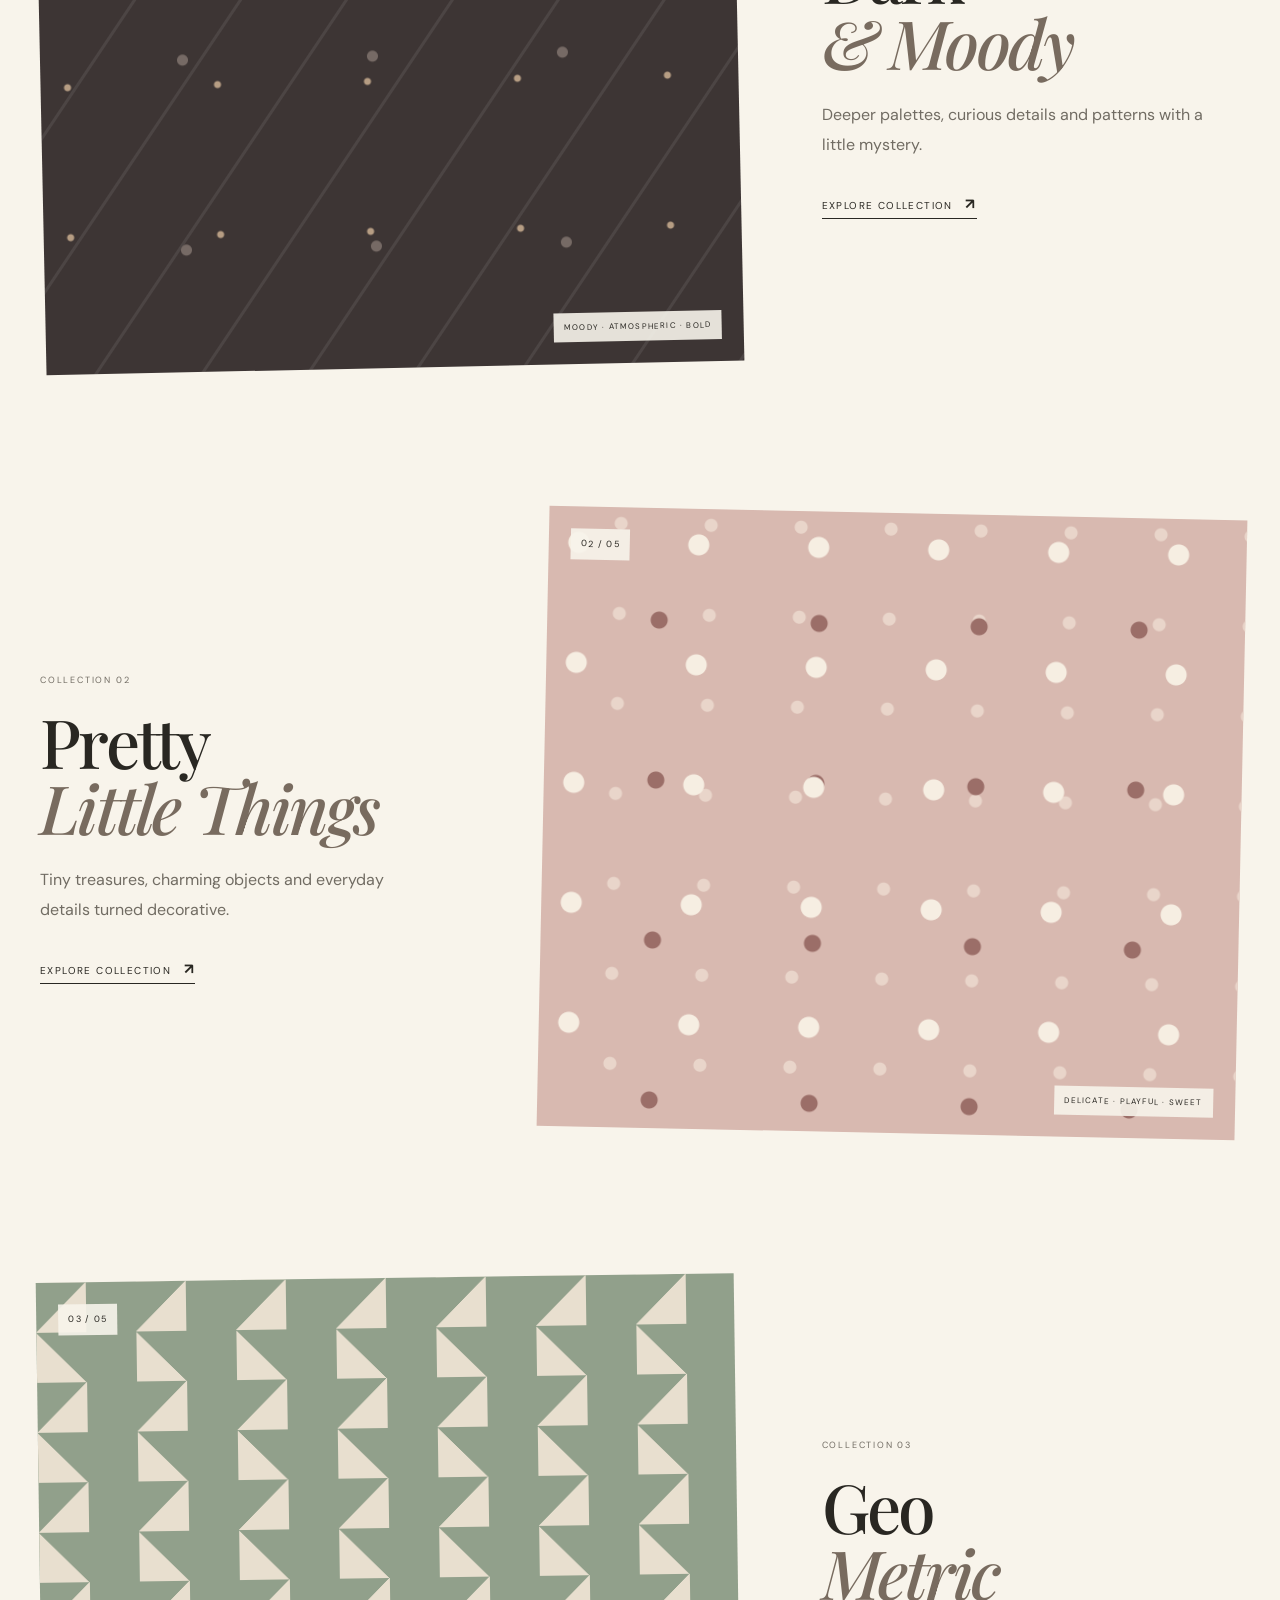
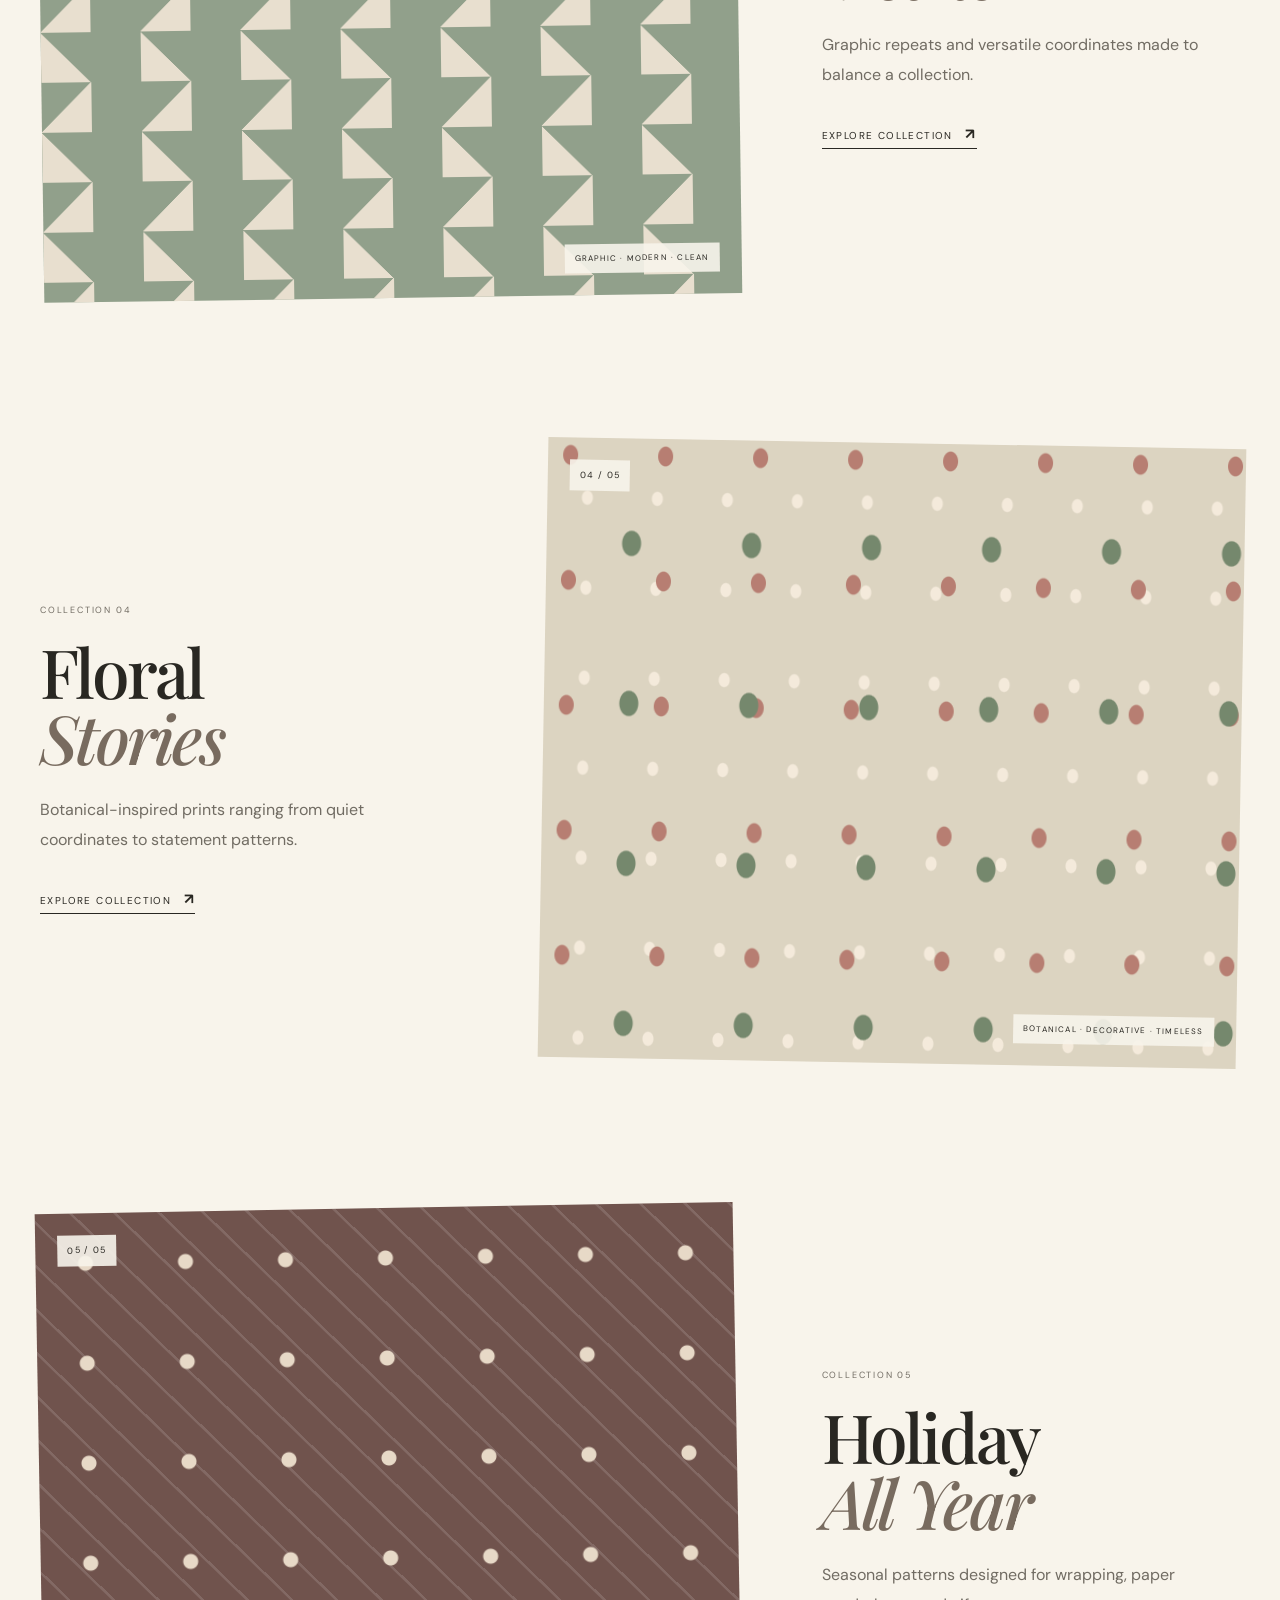
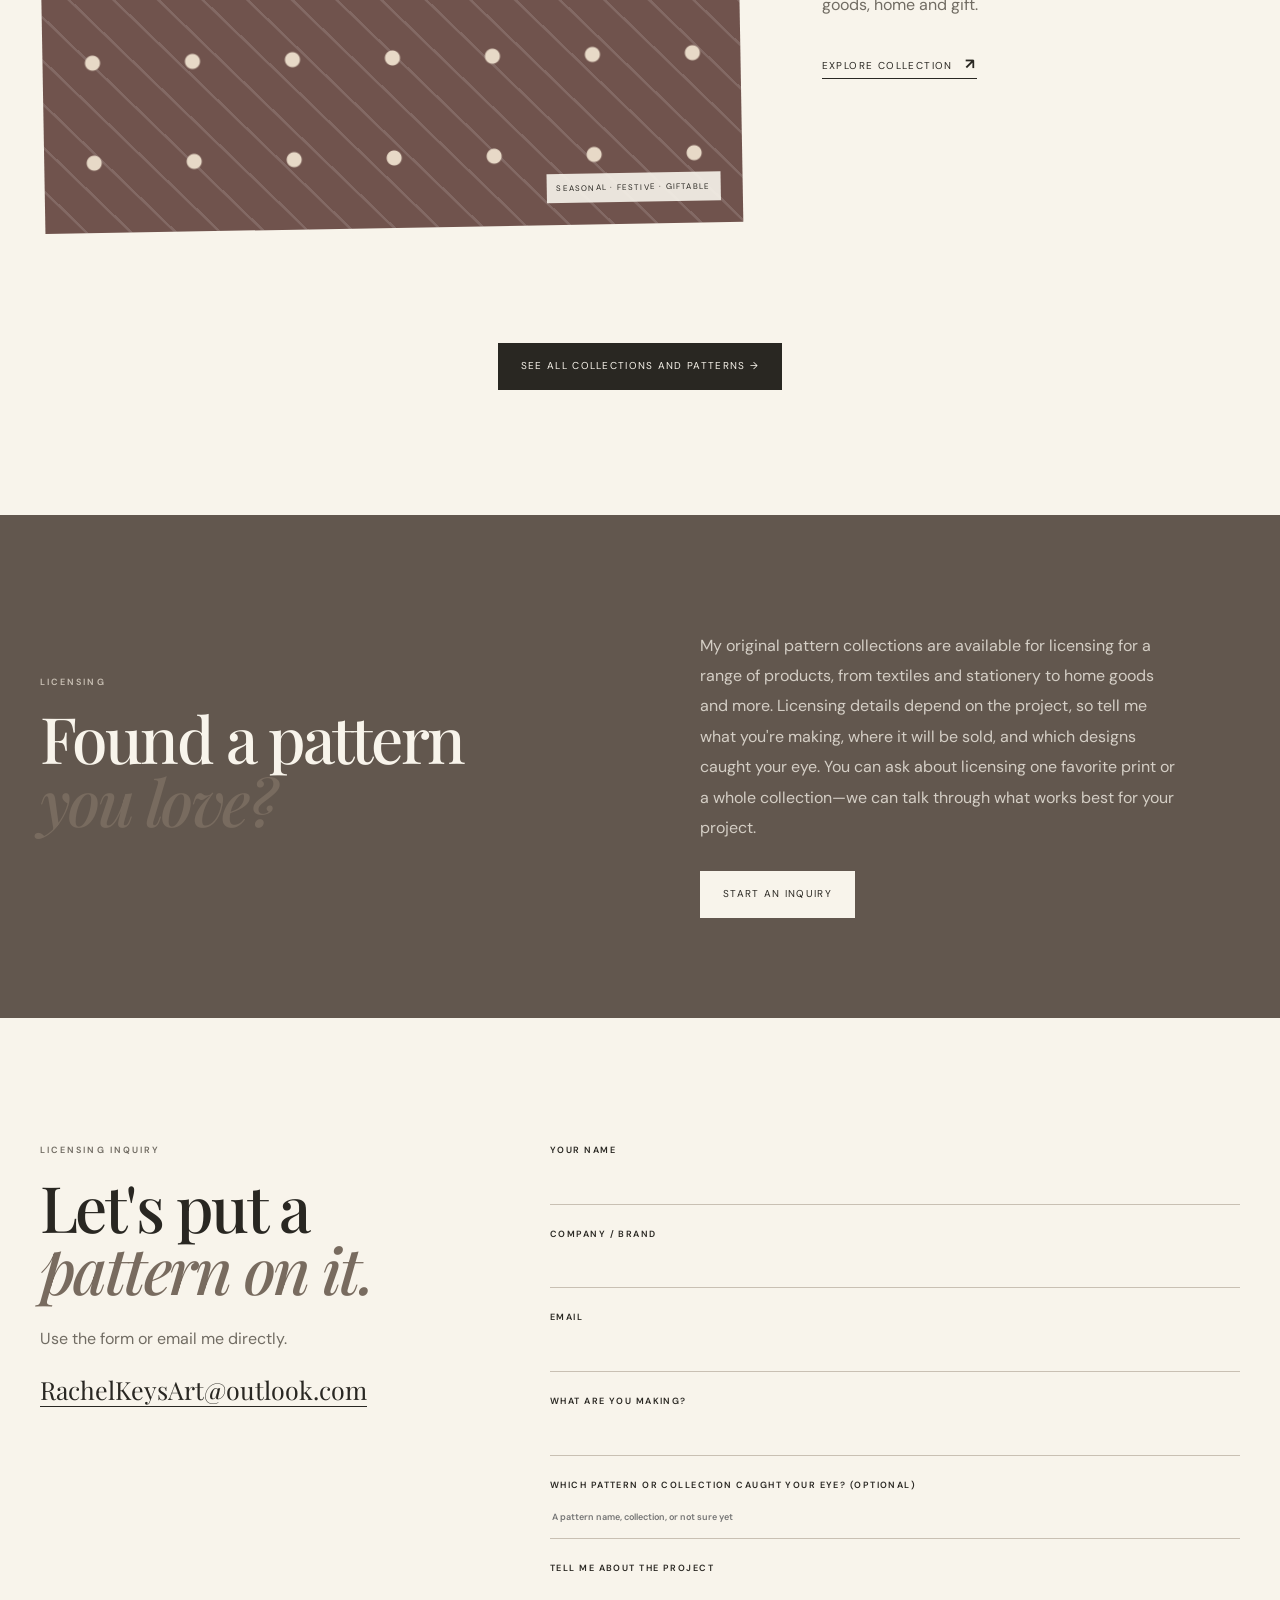
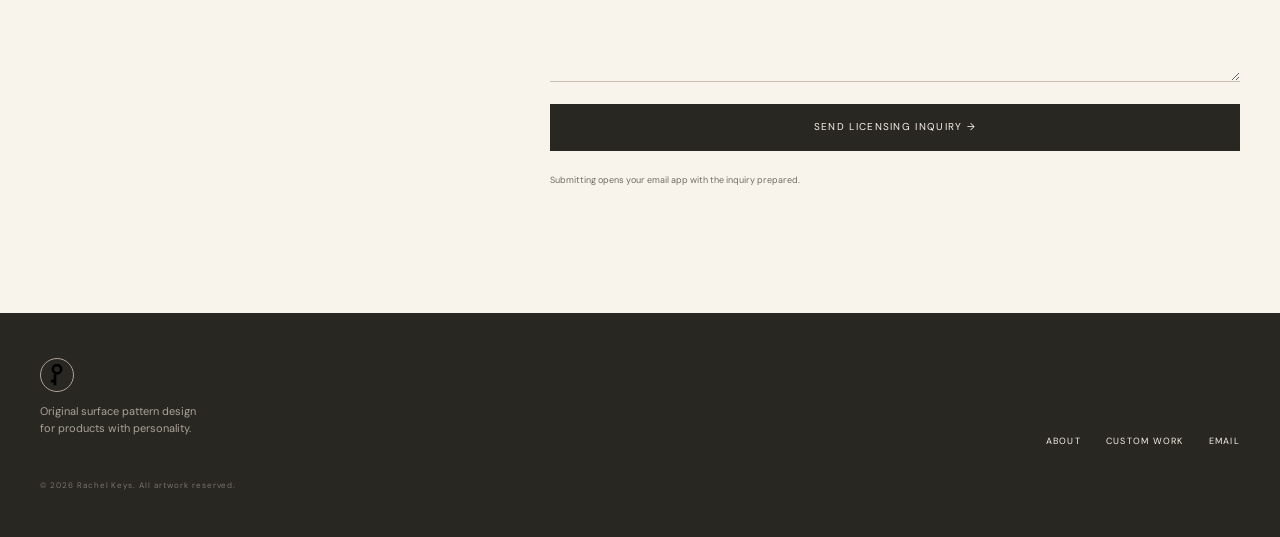
==== commit ee73eb23: "Key" ====
--- a/index.html
+++ b/index.html
@@ -13,7 +13,7 @@
 <header class="header">
 
   <a class="logo" href="index.html">
-    <span class="logo-symbol">S</span>
+    <span class="logo-symbol"><svg viewBox="0 0 32 24" aria-hidden="true"><path fill="#000" fill-rule="evenodd" d="M7.5 4a8 8 0 1 0 0 16 8 8 0 0 0 0-16Zm0 4a4 4 0 1 1 0 8 4 4 0 0 1 0-8Zm7.5 5h16v4h-4v4h-4v-4h-8z"/></svg></span>
     <span>RACHEL KEYS</span>
   </a>
 
@@ -81,7 +81,7 @@
       <div class="hero-label">
         <span>FEATURED COLLECTION</span>
         <strong data-carousel-title>Dark &amp; Moody</strong>
-        <a class="hero-collection-link" data-carousel-link href="Collections/dark-and-moody.html">
+        <a class="hero-collection-link" data-carousel-link href="collections/dark-and-moody.html">
           Explore collection <b>↗</b>
         </a>
       </div>
@@ -175,7 +175,7 @@
 
         <a
           class="collection-link"
-          href="Collections/dark-and-moody.html"
+          href="collections/dark-and-moody.html"
         >
           Explore collection <b>↗</b>
         </a>
@@ -207,7 +207,7 @@
 
         <a
           class="collection-link"
-          href="Collections/pretty-little-things.html"
+          href="collections/pretty-little-things.html"
         >
           Explore collection <b>↗</b>
         </a>
@@ -261,7 +261,7 @@
 
         <a
           class="collection-link"
-          href="Collections/geometric.html"
+          href="collections/geometric.html"
         >
           Explore collection <b>↗</b>
         </a>
@@ -293,7 +293,7 @@
 
         <a
           class="collection-link"
-          href="Collections/floral.html"
+          href="collections/floral.html"
         >
           Explore collection <b>↗</b>
         </a>
@@ -347,7 +347,7 @@
 
         <a
           class="collection-link"
-          href="Collections/holiday.html"
+          href="collections/holiday.html"
         >
           Explore collection <b>↗</b>
         </a>
@@ -517,9 +517,7 @@
 
   <div>
 
-    <span class="logo-symbol">
-      S
-    </span>
+    <span class="logo-symbol"><svg viewBox="0 0 32 24" aria-hidden="true"><path fill="#000" fill-rule="evenodd" d="M7.5 4a8 8 0 1 0 0 16 8 8 0 0 0 0-16Zm0 4a4 4 0 1 1 0 8 4 4 0 0 1 0-8Zm7.5 5h16v4h-4v4h-4v-4h-8z"/></svg></span>
 
     <p>
       Original surface pattern design<br>
--- a/style.css
+++ b/style.css
@@ -131,6 +131,17 @@
   font-size: 18px;
 
   letter-spacing: 0;
+}
+
+.logo-symbol svg {
+
+  width: 22px;
+
+  height: 22px;
+
+  display: block;
+
+  transform: rotate(90deg);
 }
 
 
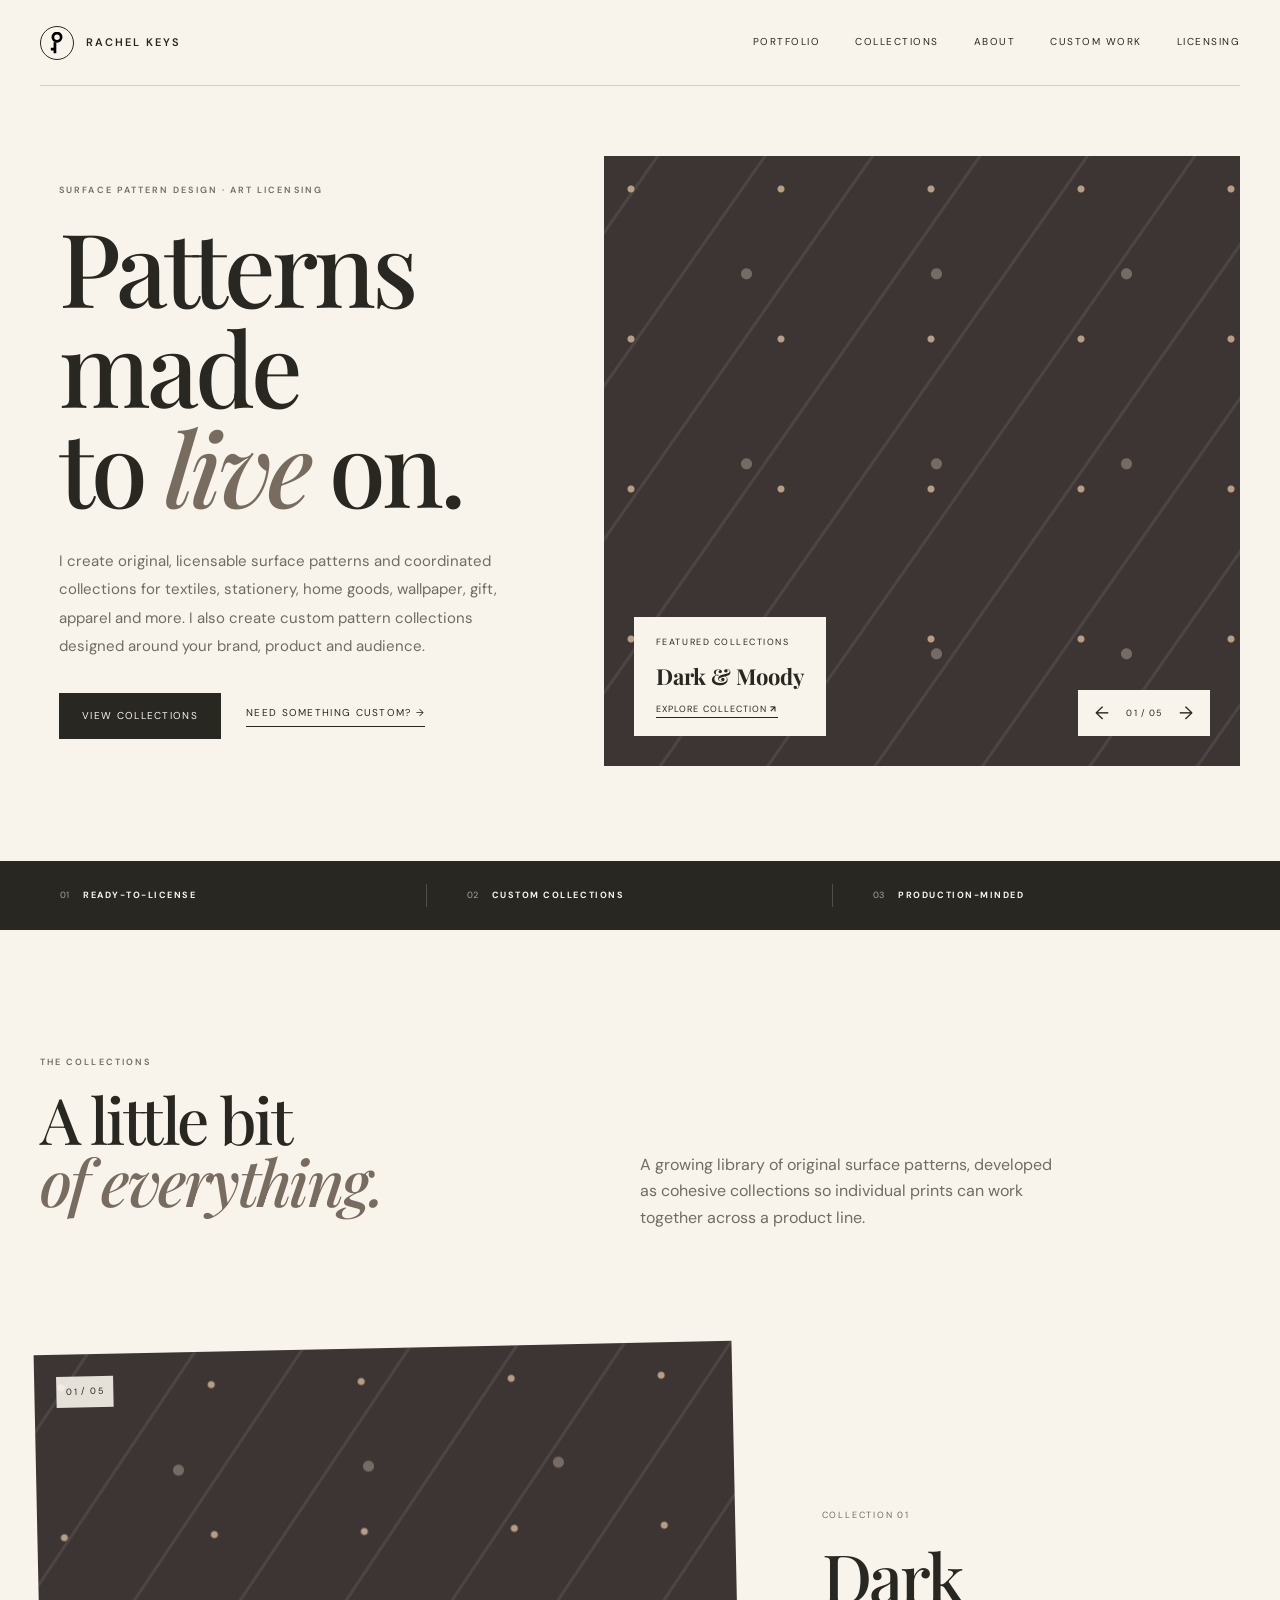
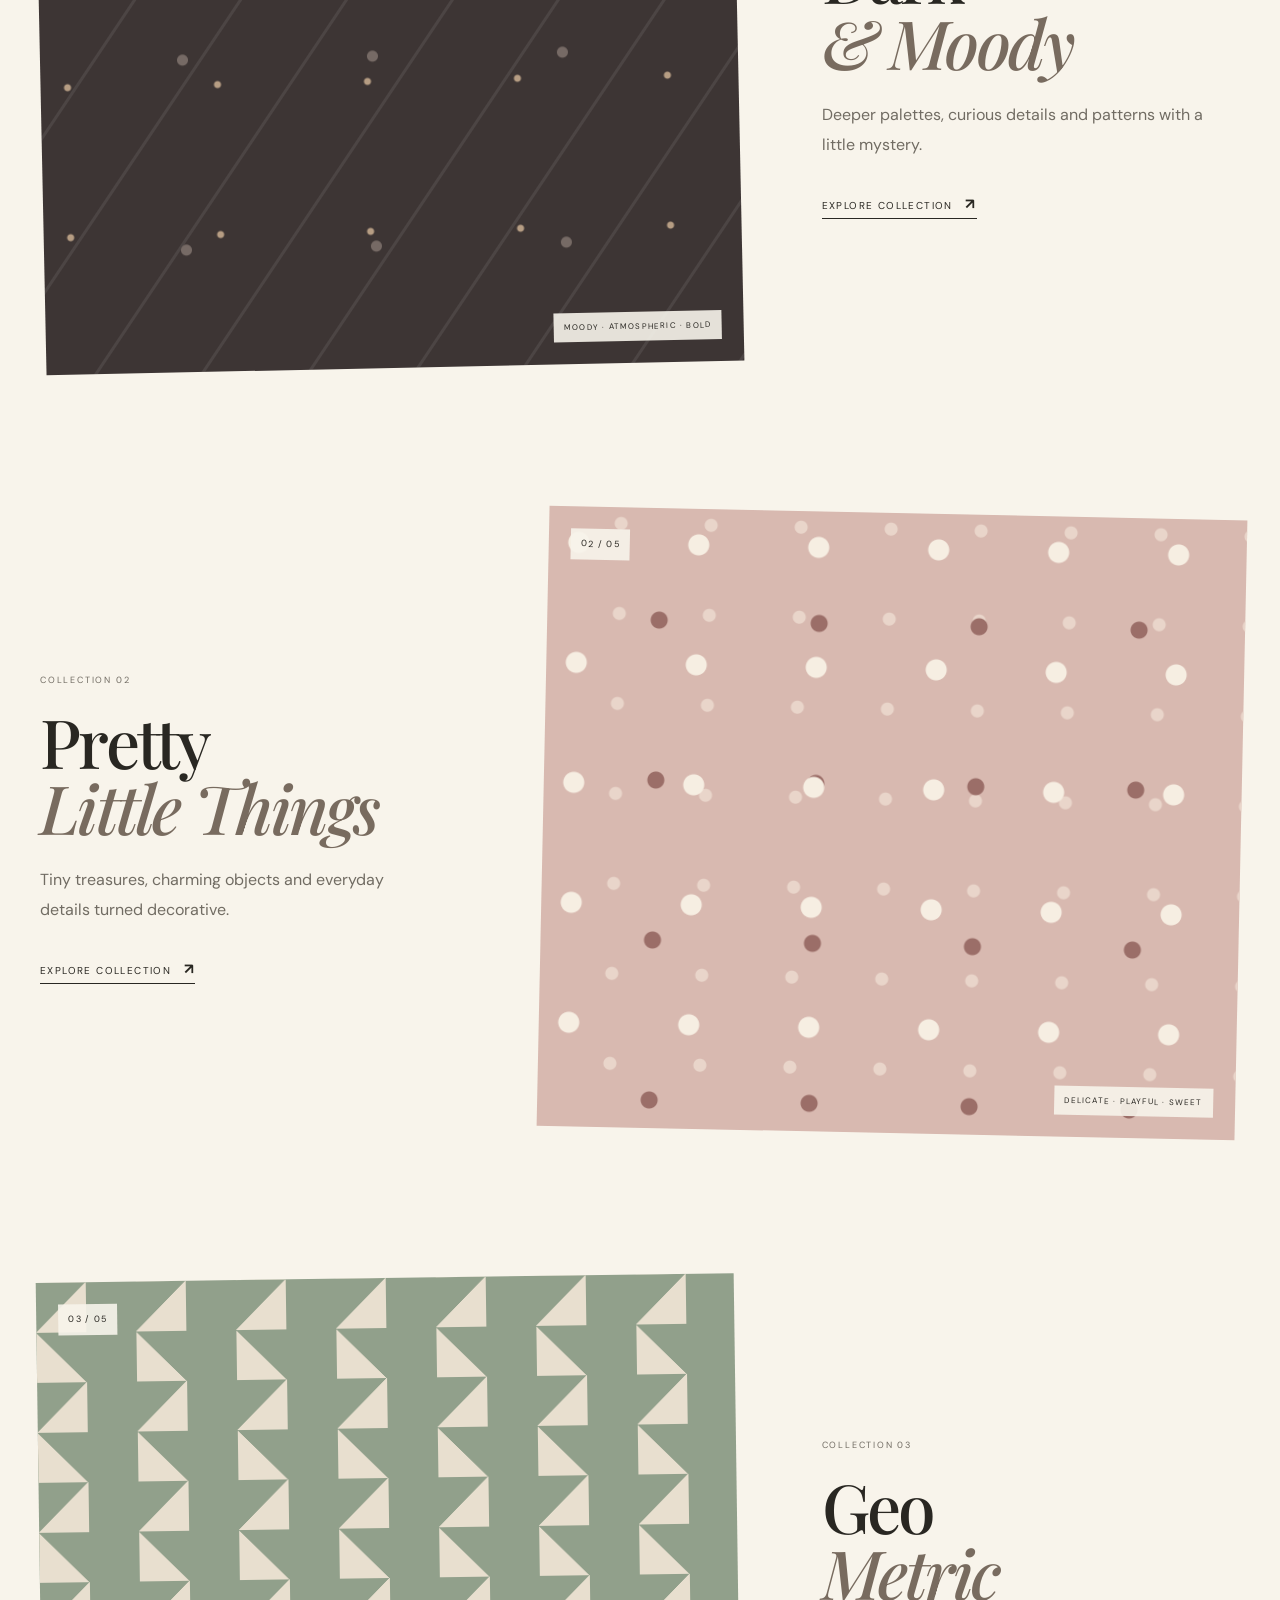
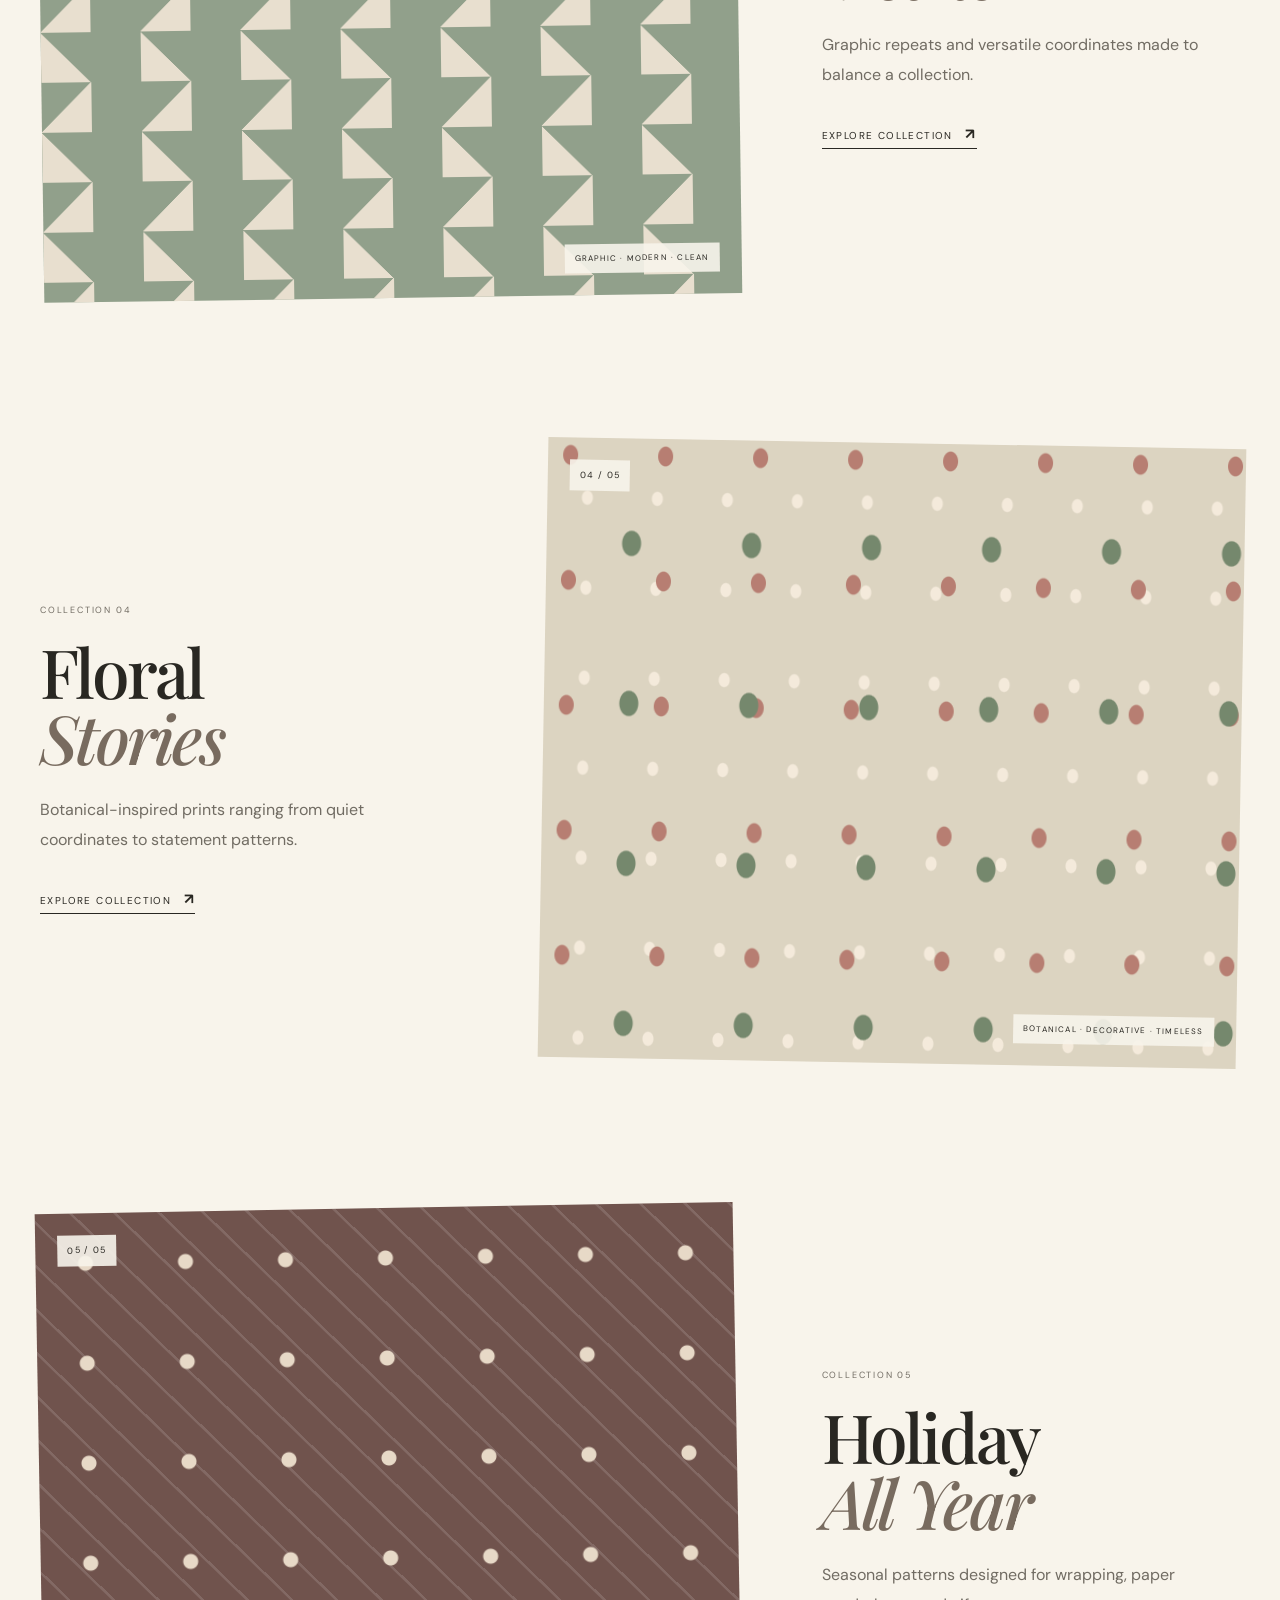
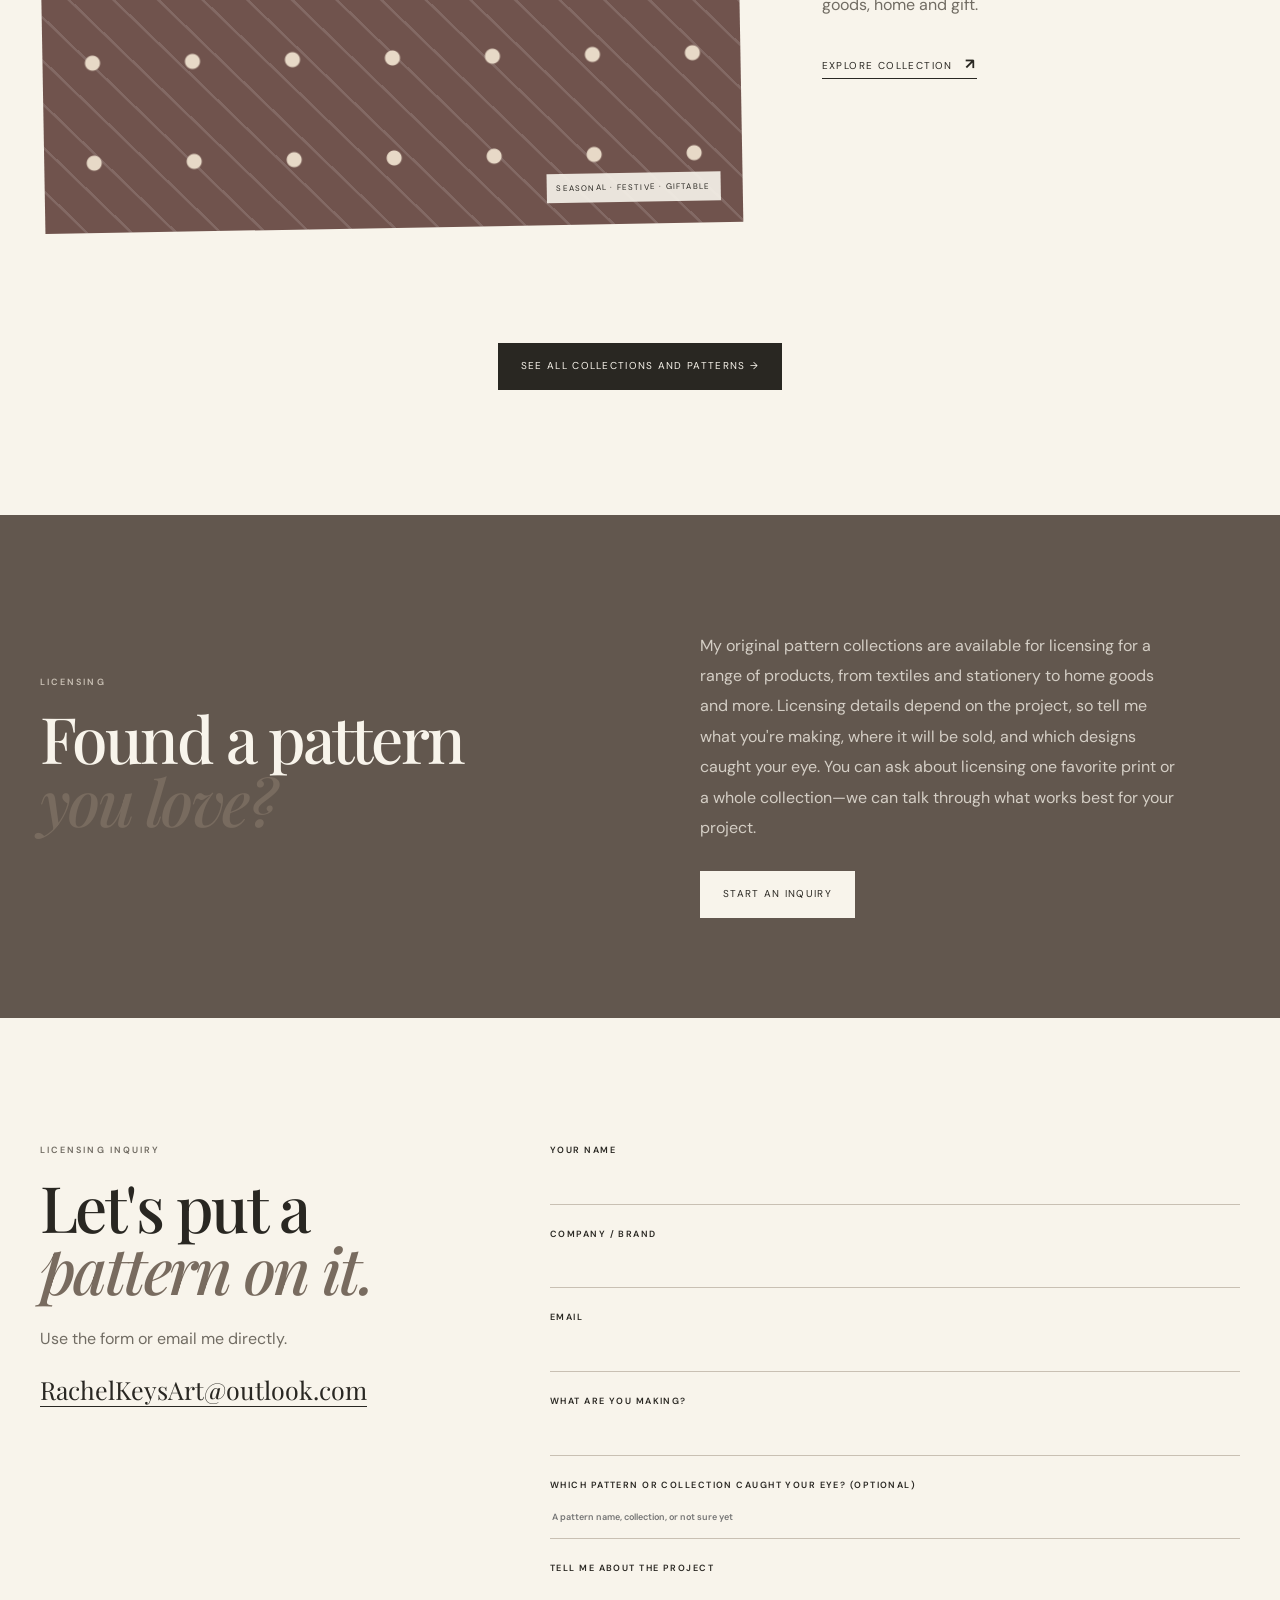
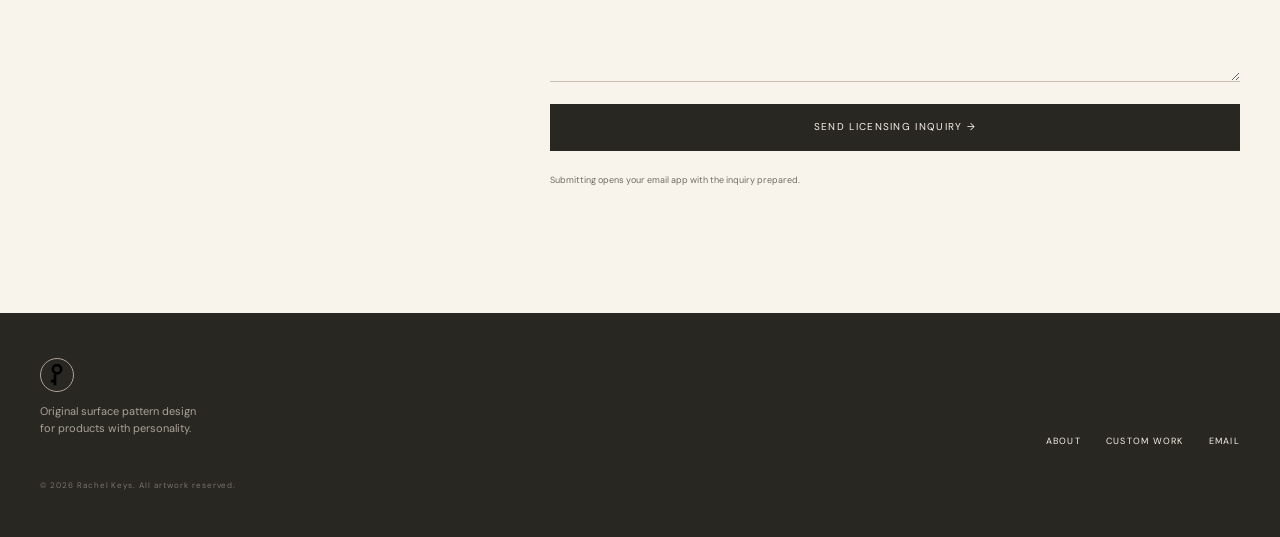
==== commit 410c7dcc: "plural" ====
--- a/index.html
+++ b/index.html
@@ -79,7 +79,7 @@
     >
 
       <div class="hero-label">
-        <span>FEATURED COLLECTION</span>
+        <span>FEATURED COLLECTIONS</span>
         <strong data-carousel-title>Dark &amp; Moody</strong>
         <a class="hero-collection-link" data-carousel-link href="collections/dark-and-moody.html">
           Explore collection <b>↗</b>
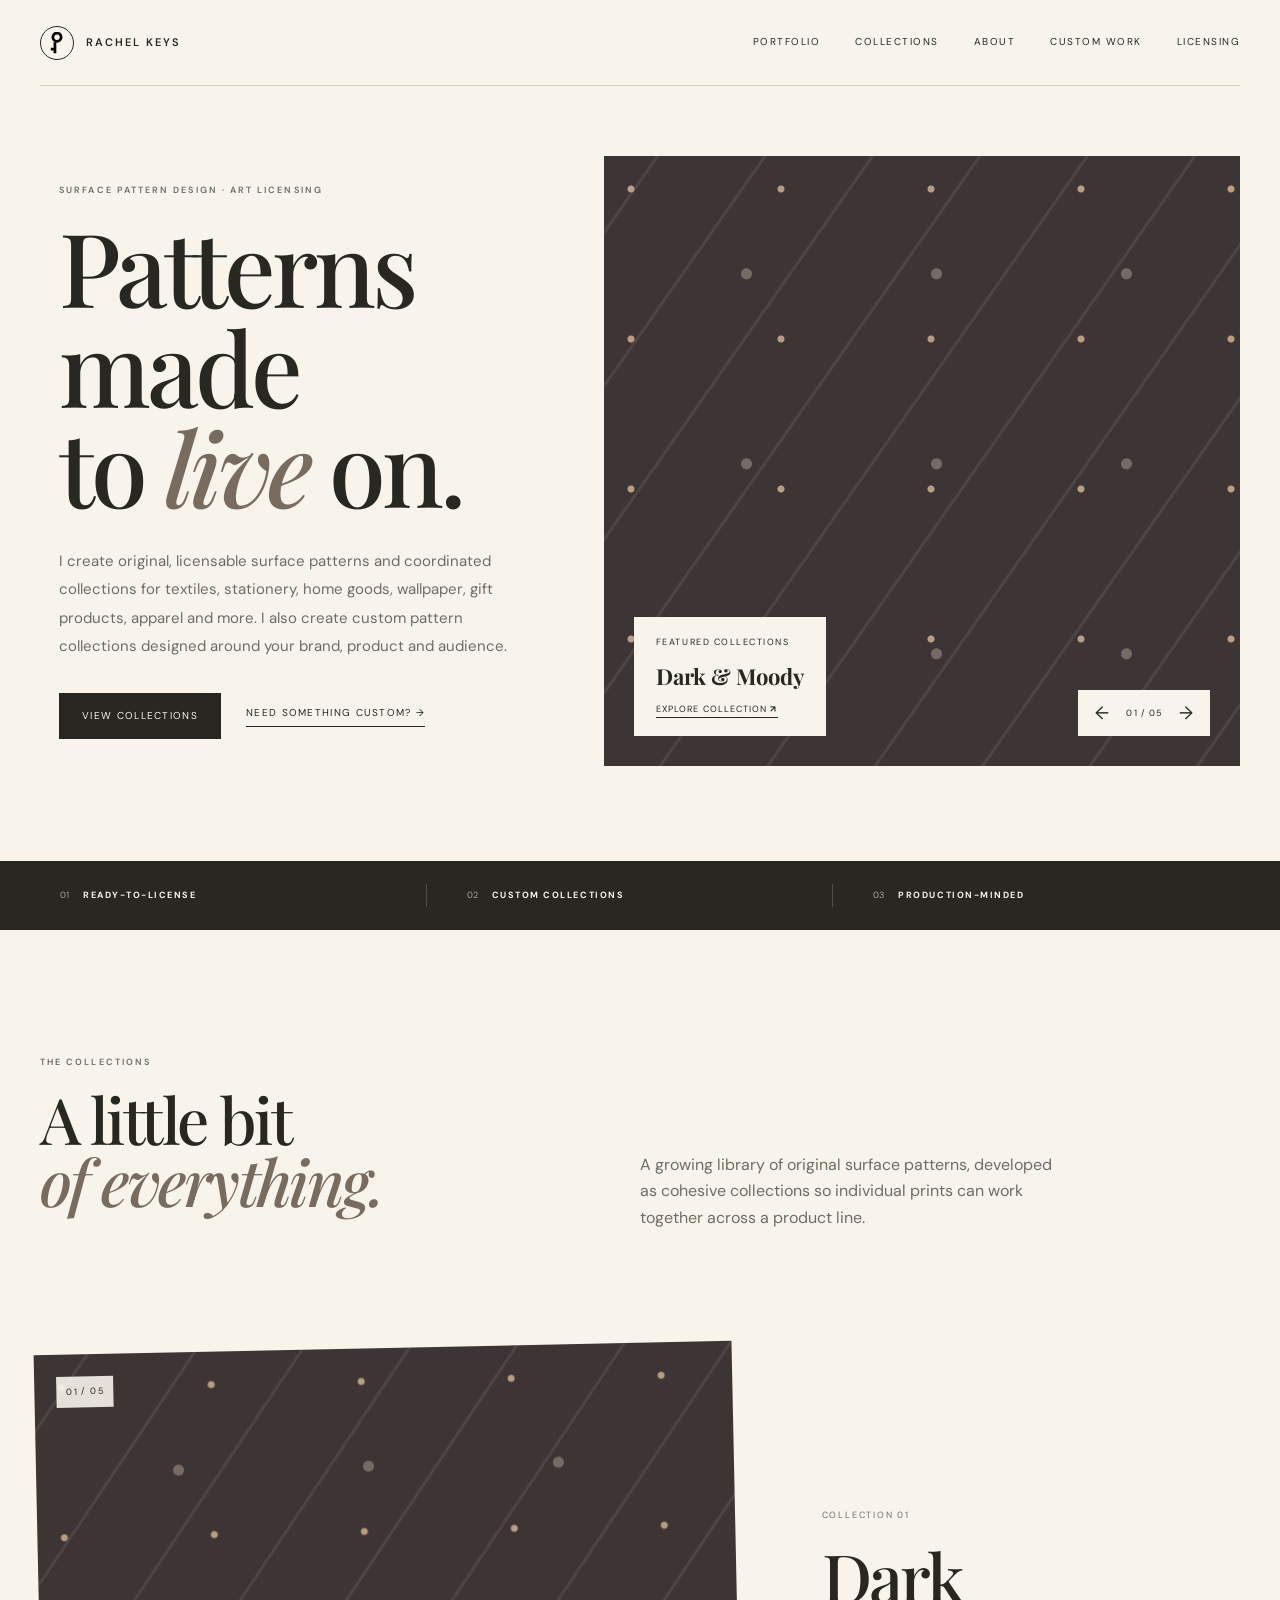
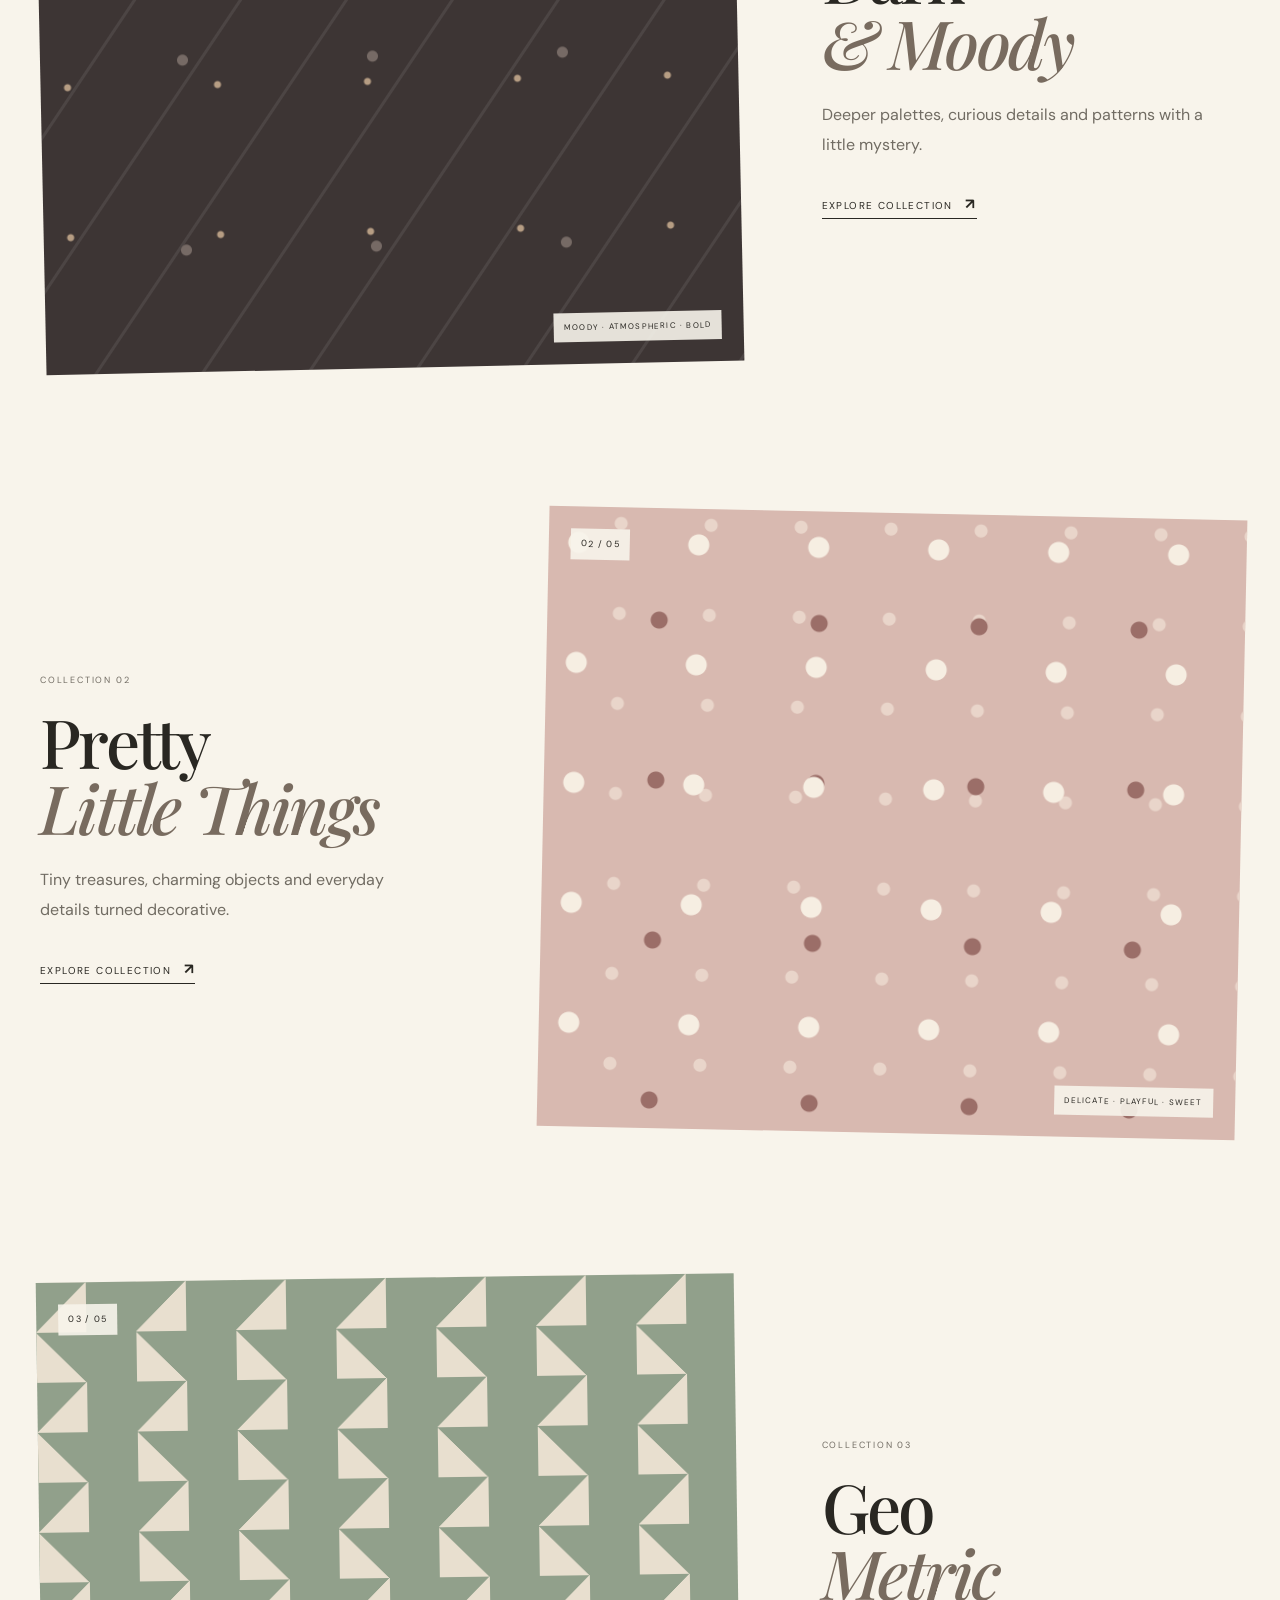
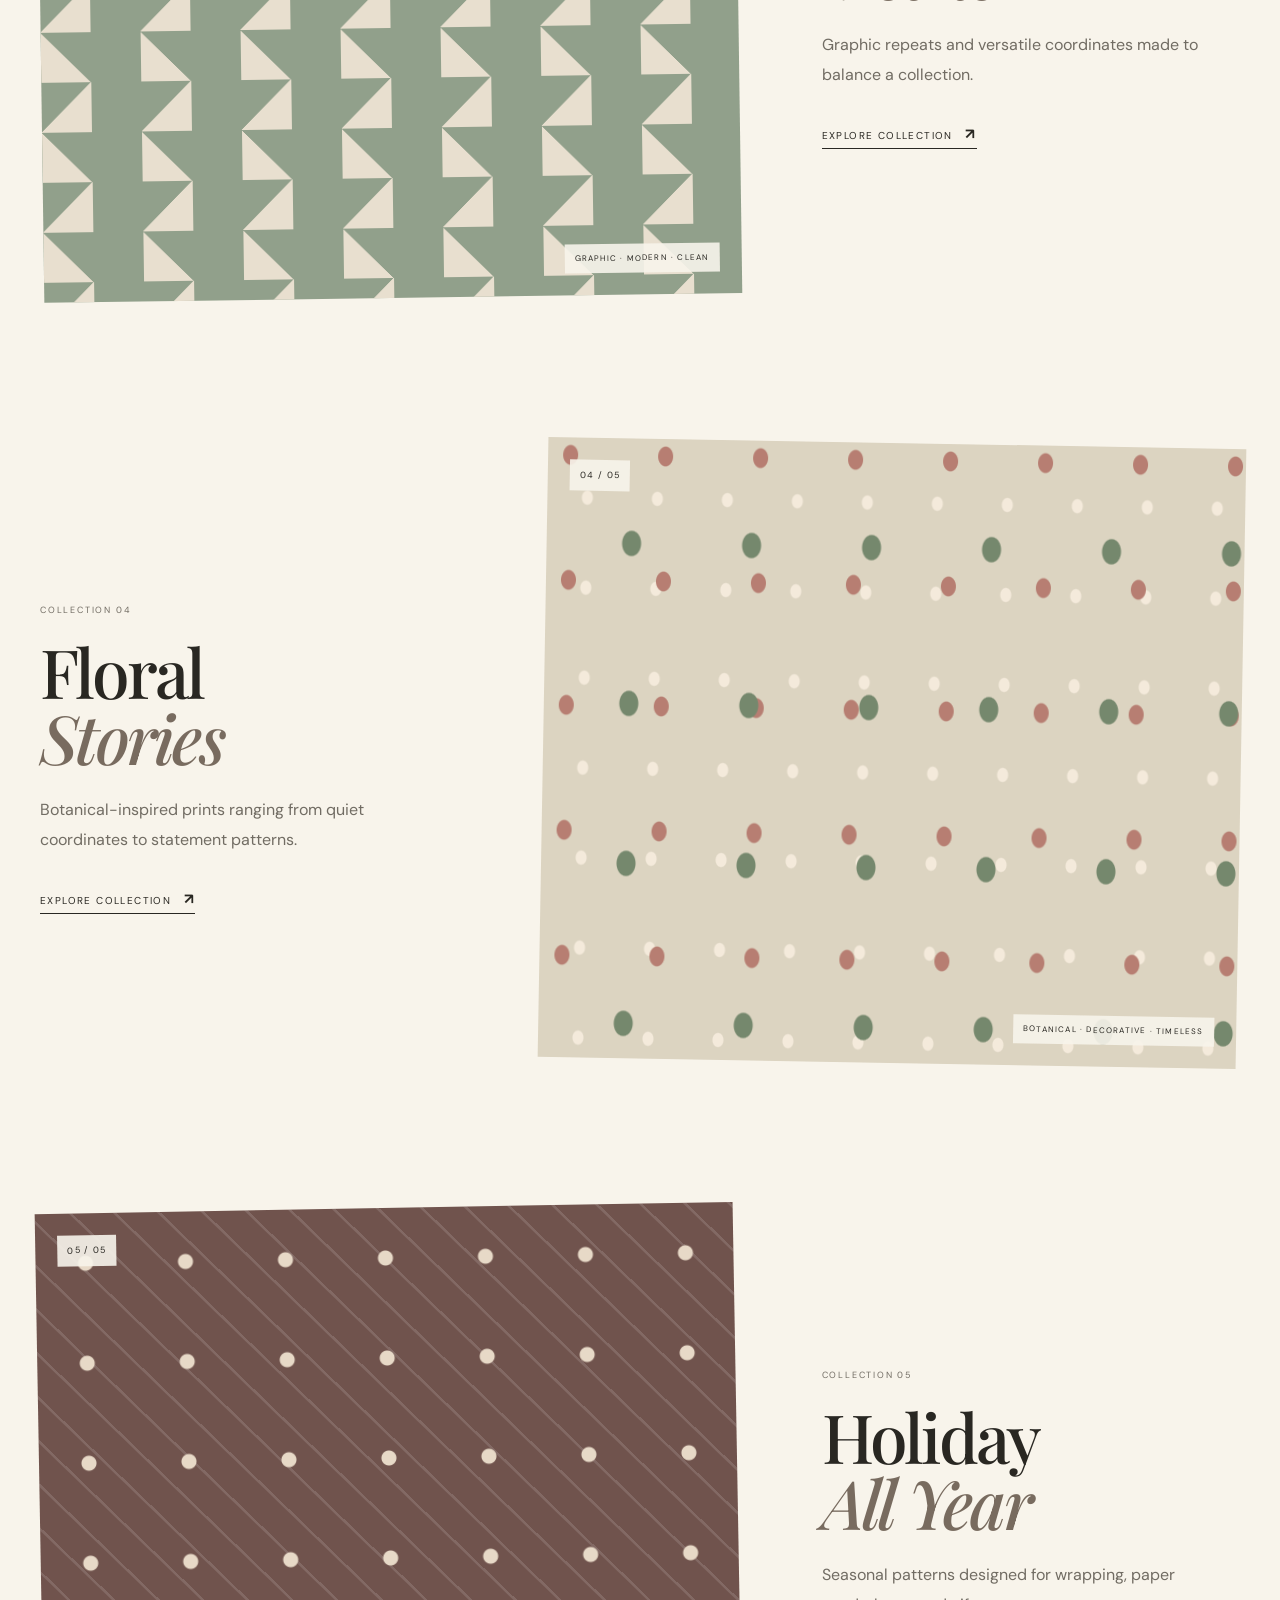
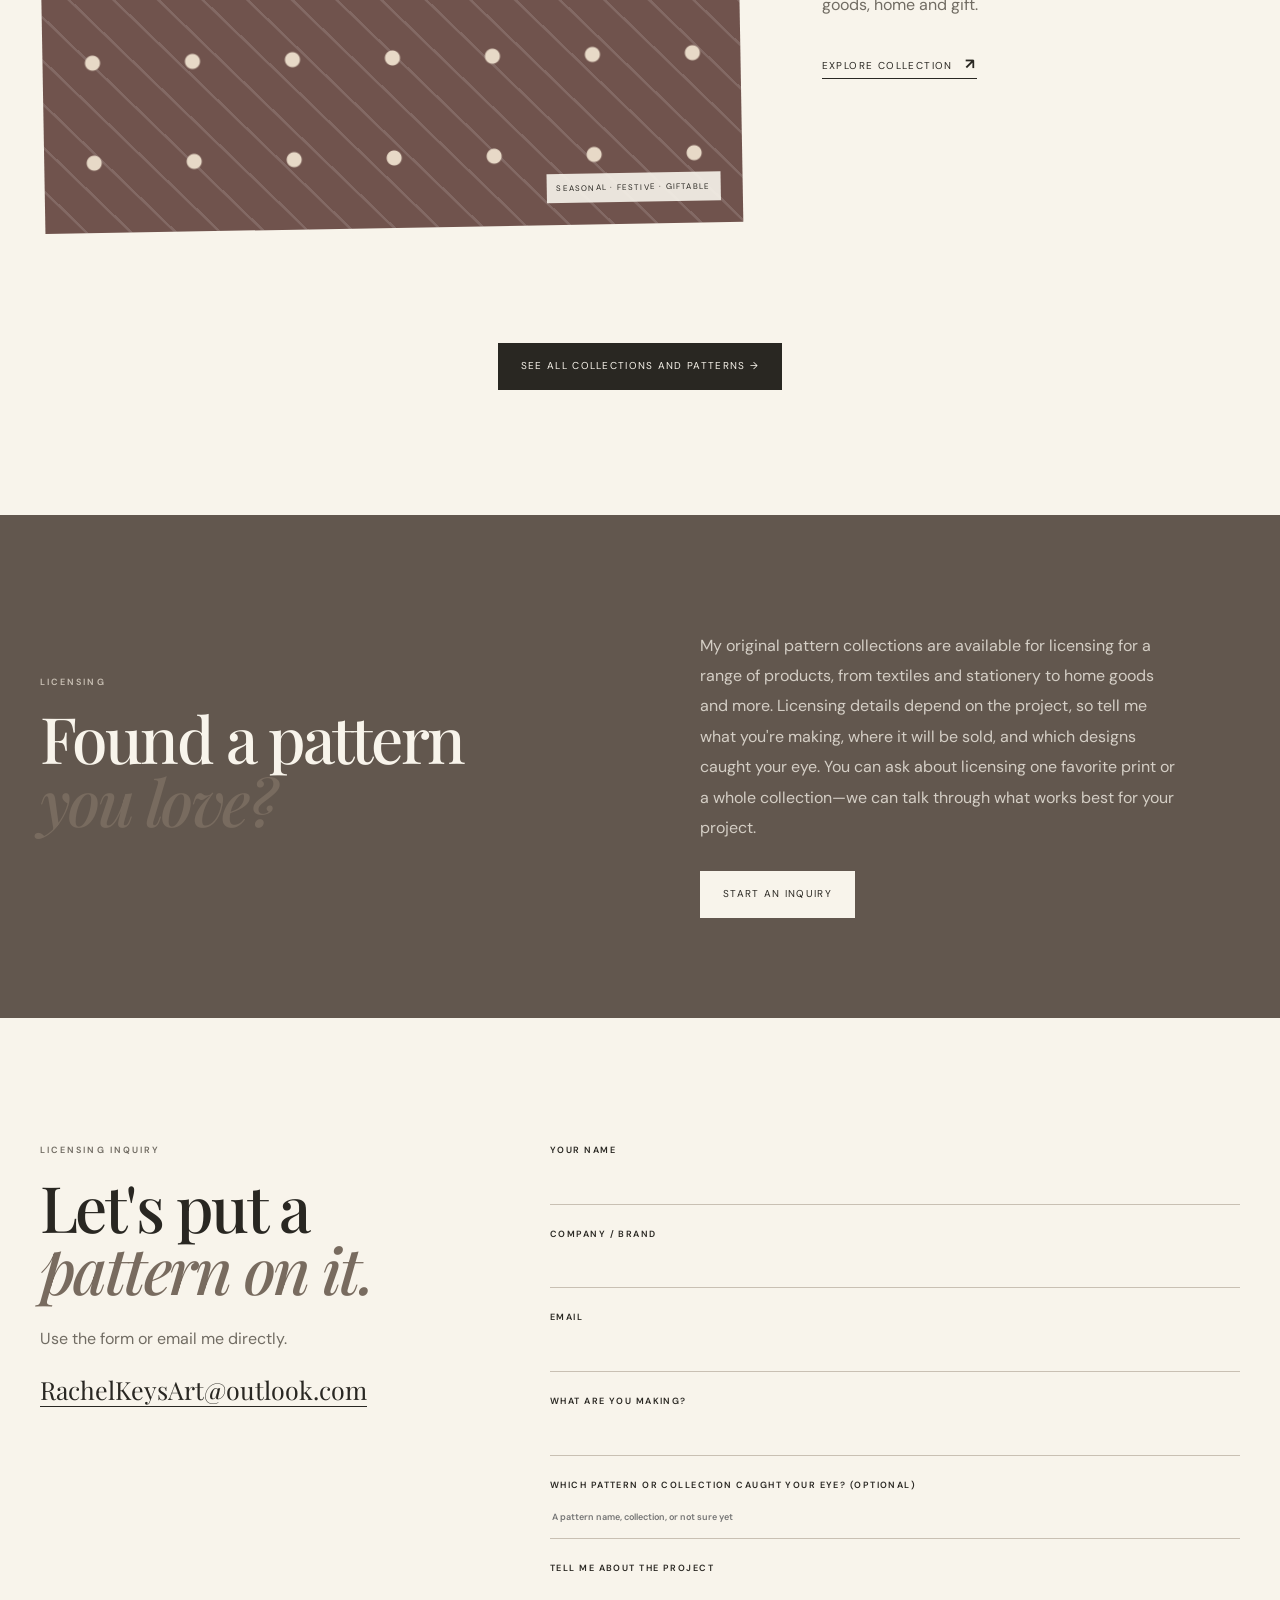
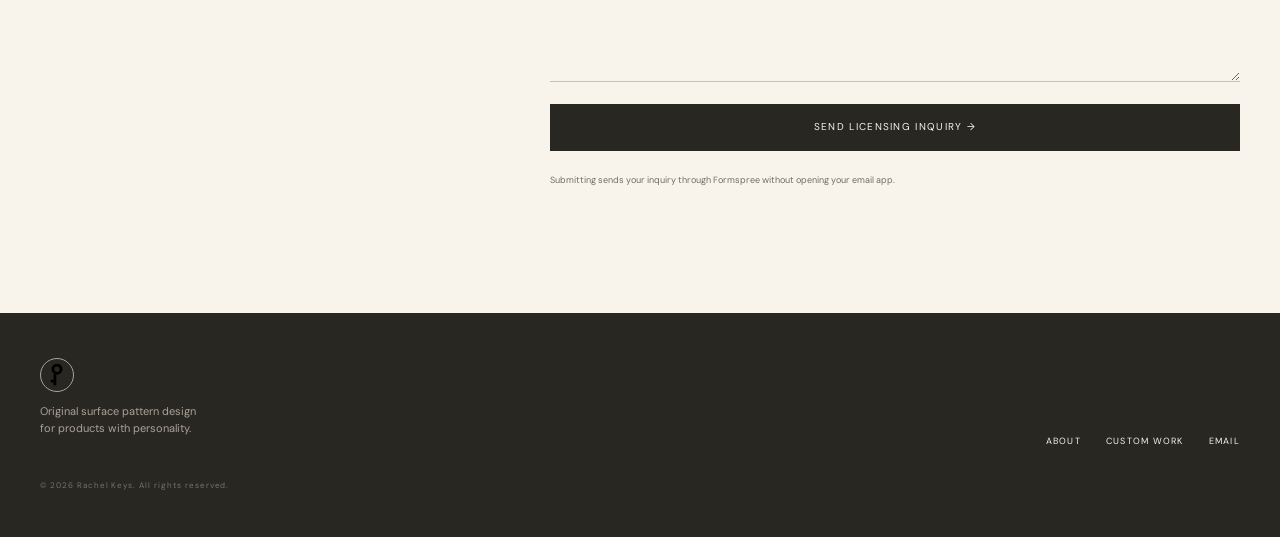
==== commit 5c67e574: "form" ====
--- a/index.html
+++ b/index.html
@@ -53,7 +53,7 @@
       <p class="hero-blurb">
         I create original, licensable surface patterns and coordinated
         collections for textiles, stationery, home goods, wallpaper,
-        gift, apparel and more. I also create custom pattern collections
+        gift products, apparel and more. I also create custom pattern collections
         designed around your brand, product and audience.
       </p>
 
@@ -430,10 +430,10 @@
 
     <form
       class="form"
-      action="mailto:RachelKeysArt@outlook.com"
-      method="post"
-      enctype="text/plain"
+      action="https://formspree.io/f/xljgblyp"
+      method="POST"
     >
+      <input type="hidden" name="_subject" value="New licensing inquiry from your portfolio">
 
       <label>
         Your name
@@ -501,7 +501,7 @@
 
 
       <small>
-        Submitting opens your email app with the inquiry prepared.
+        Submitting sends your inquiry through Formspree without opening your email app.
       </small>
 
     </form>
@@ -546,7 +546,7 @@
 
   <small>
     © <span id="year"></span>
-    Rachel Keys. All artwork reserved.
+    Rachel Keys. All rights reserved.
   </small>
 
 </footer>
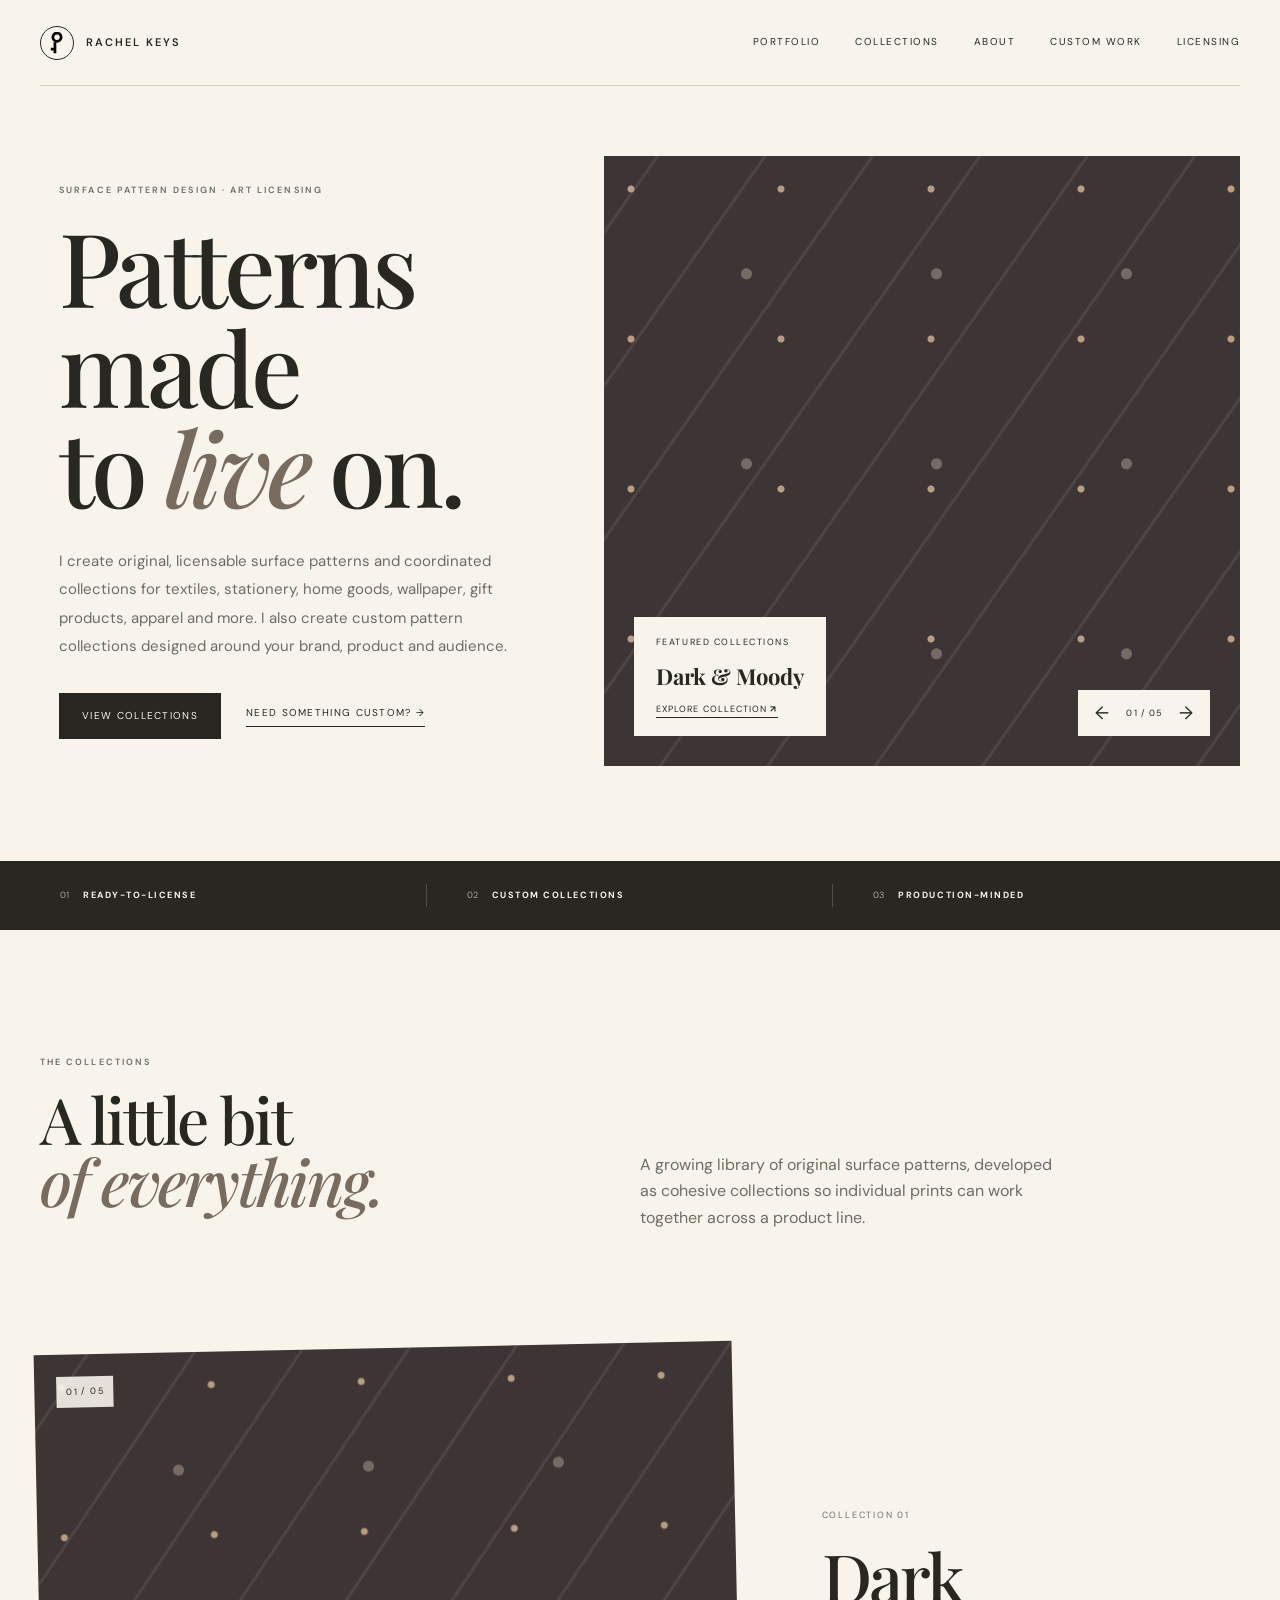
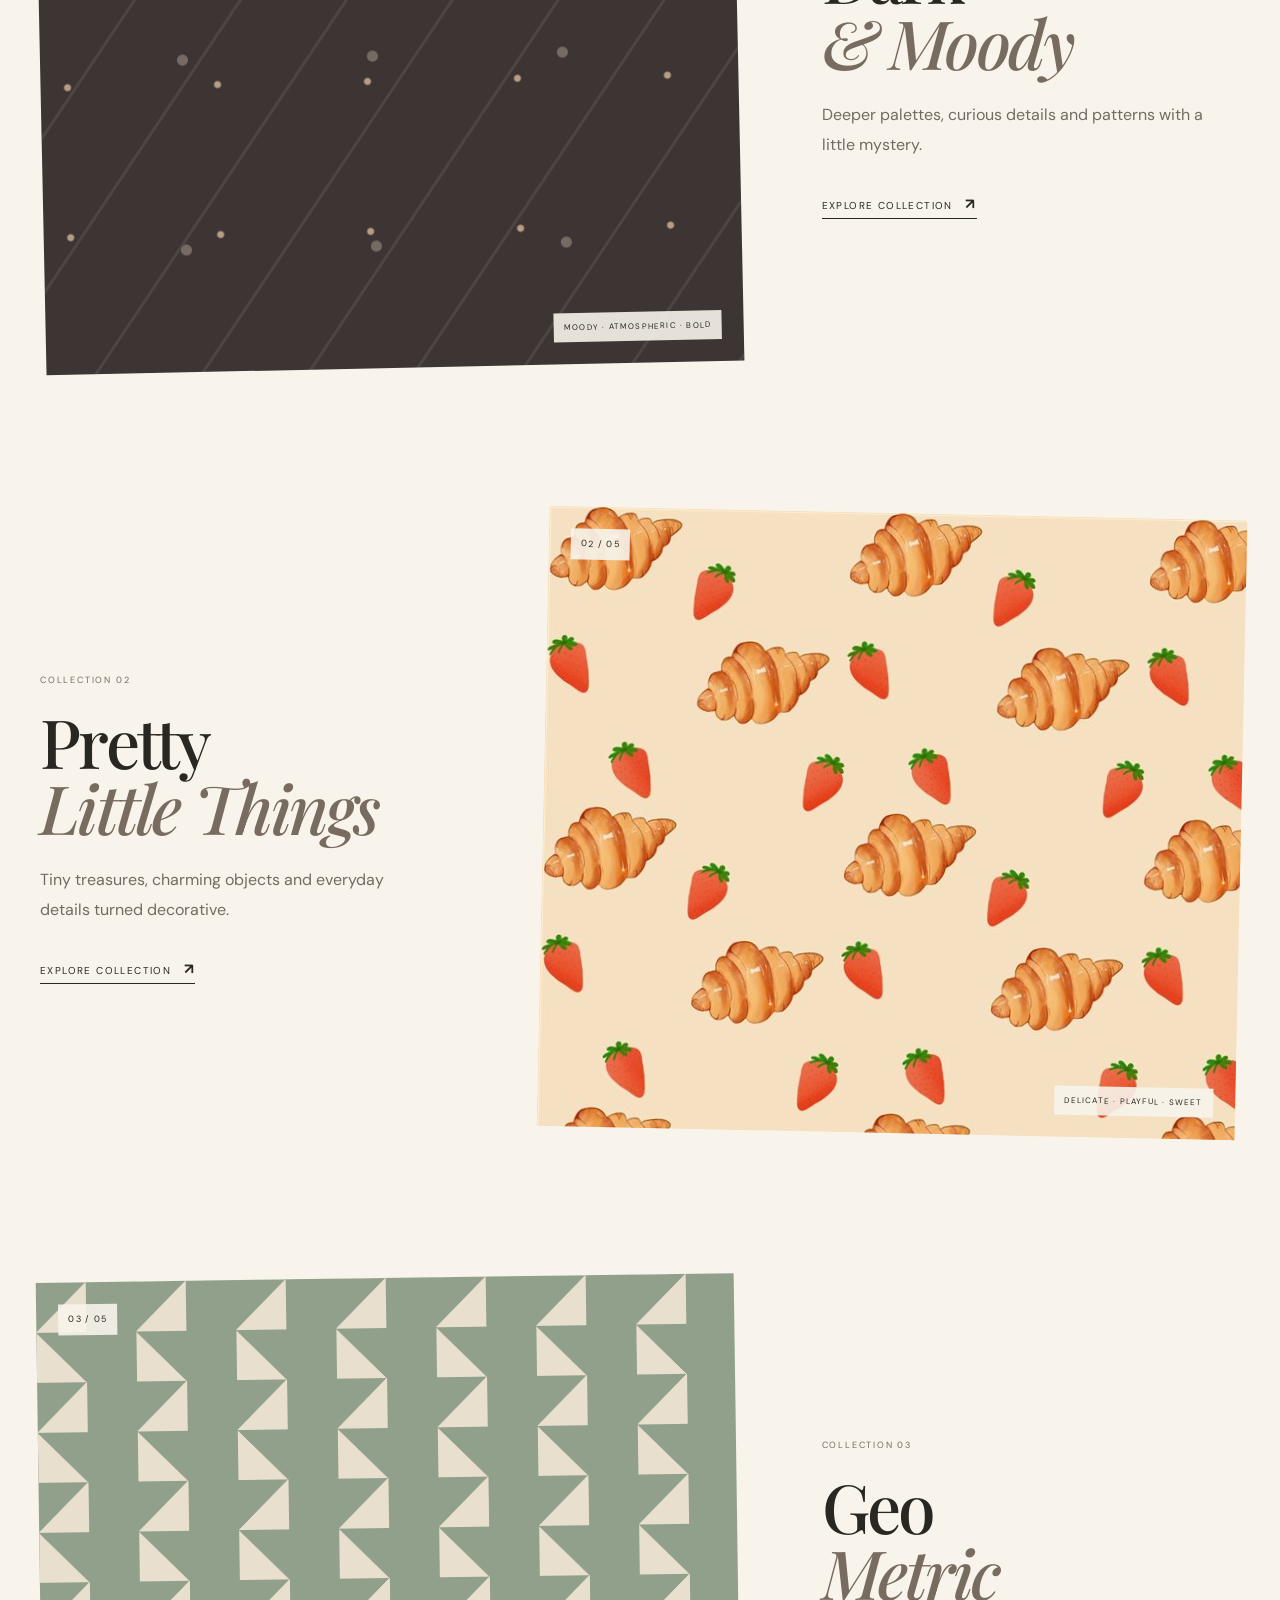
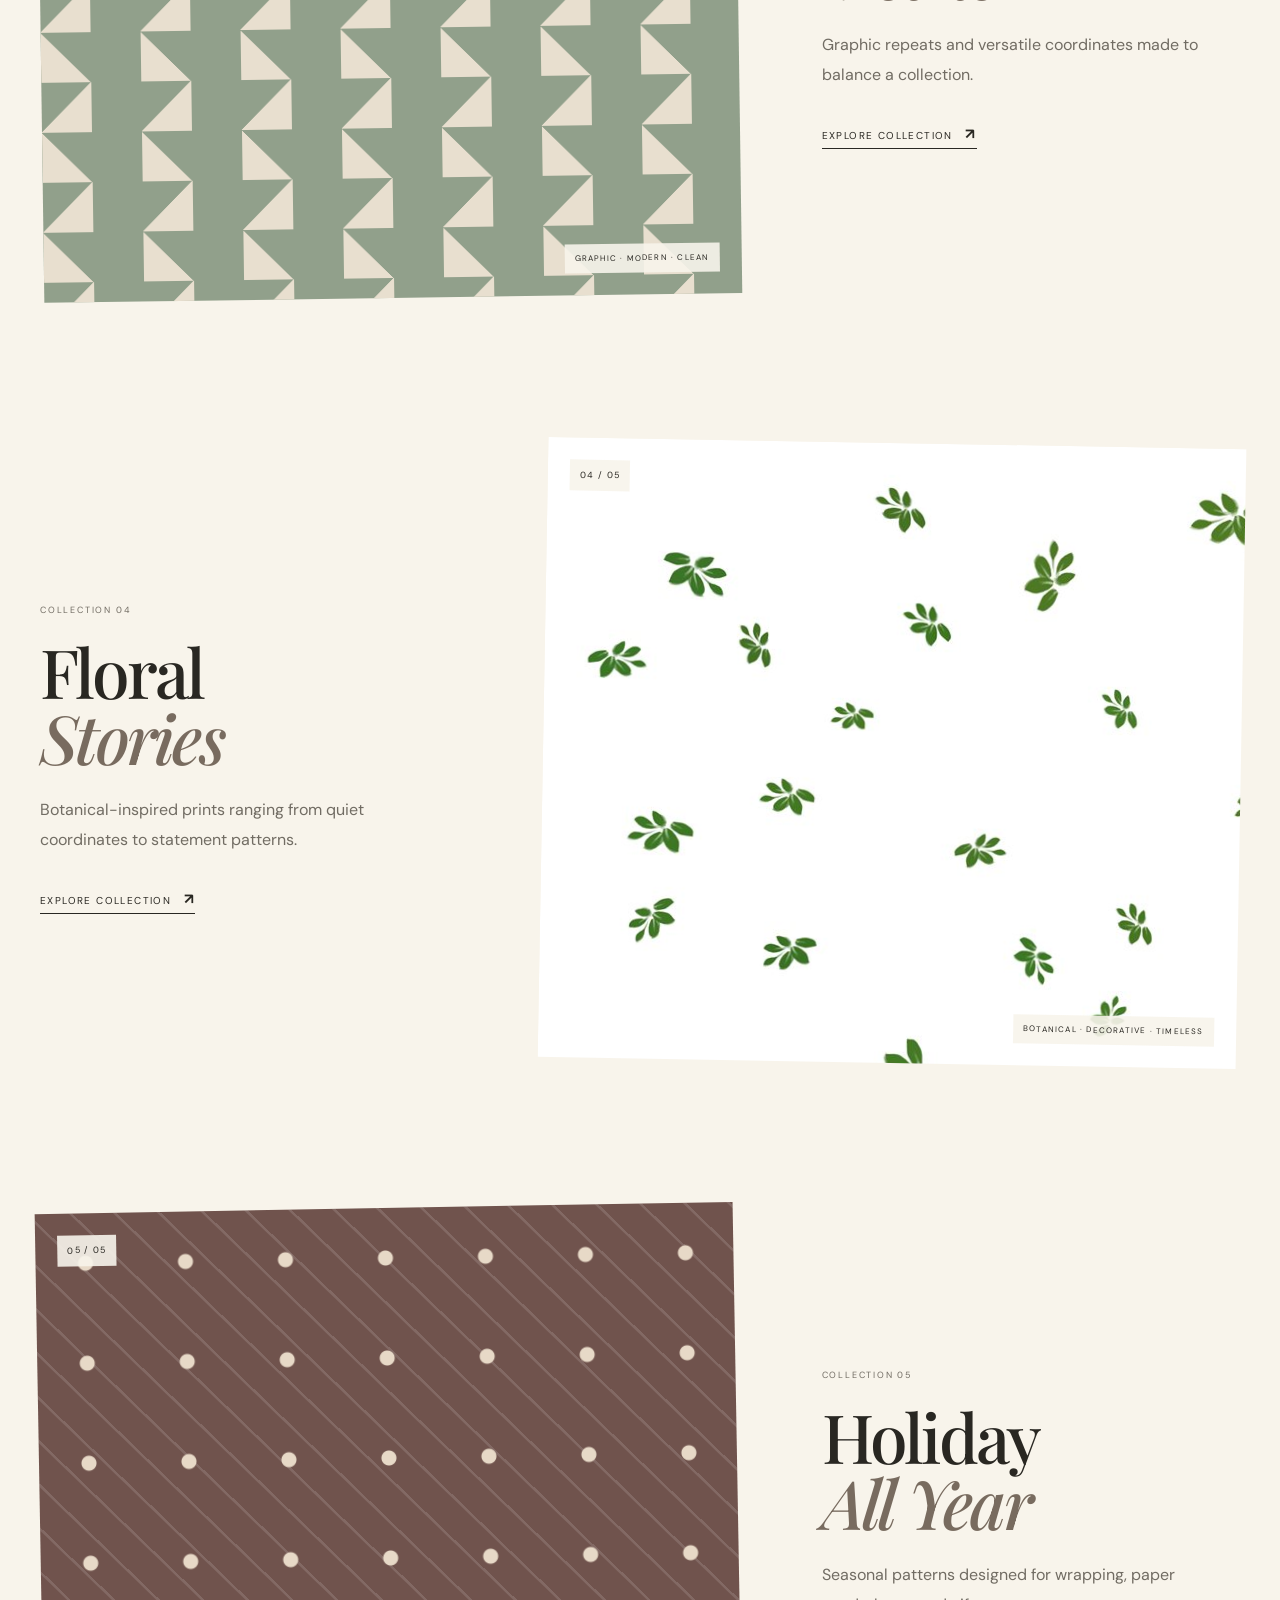
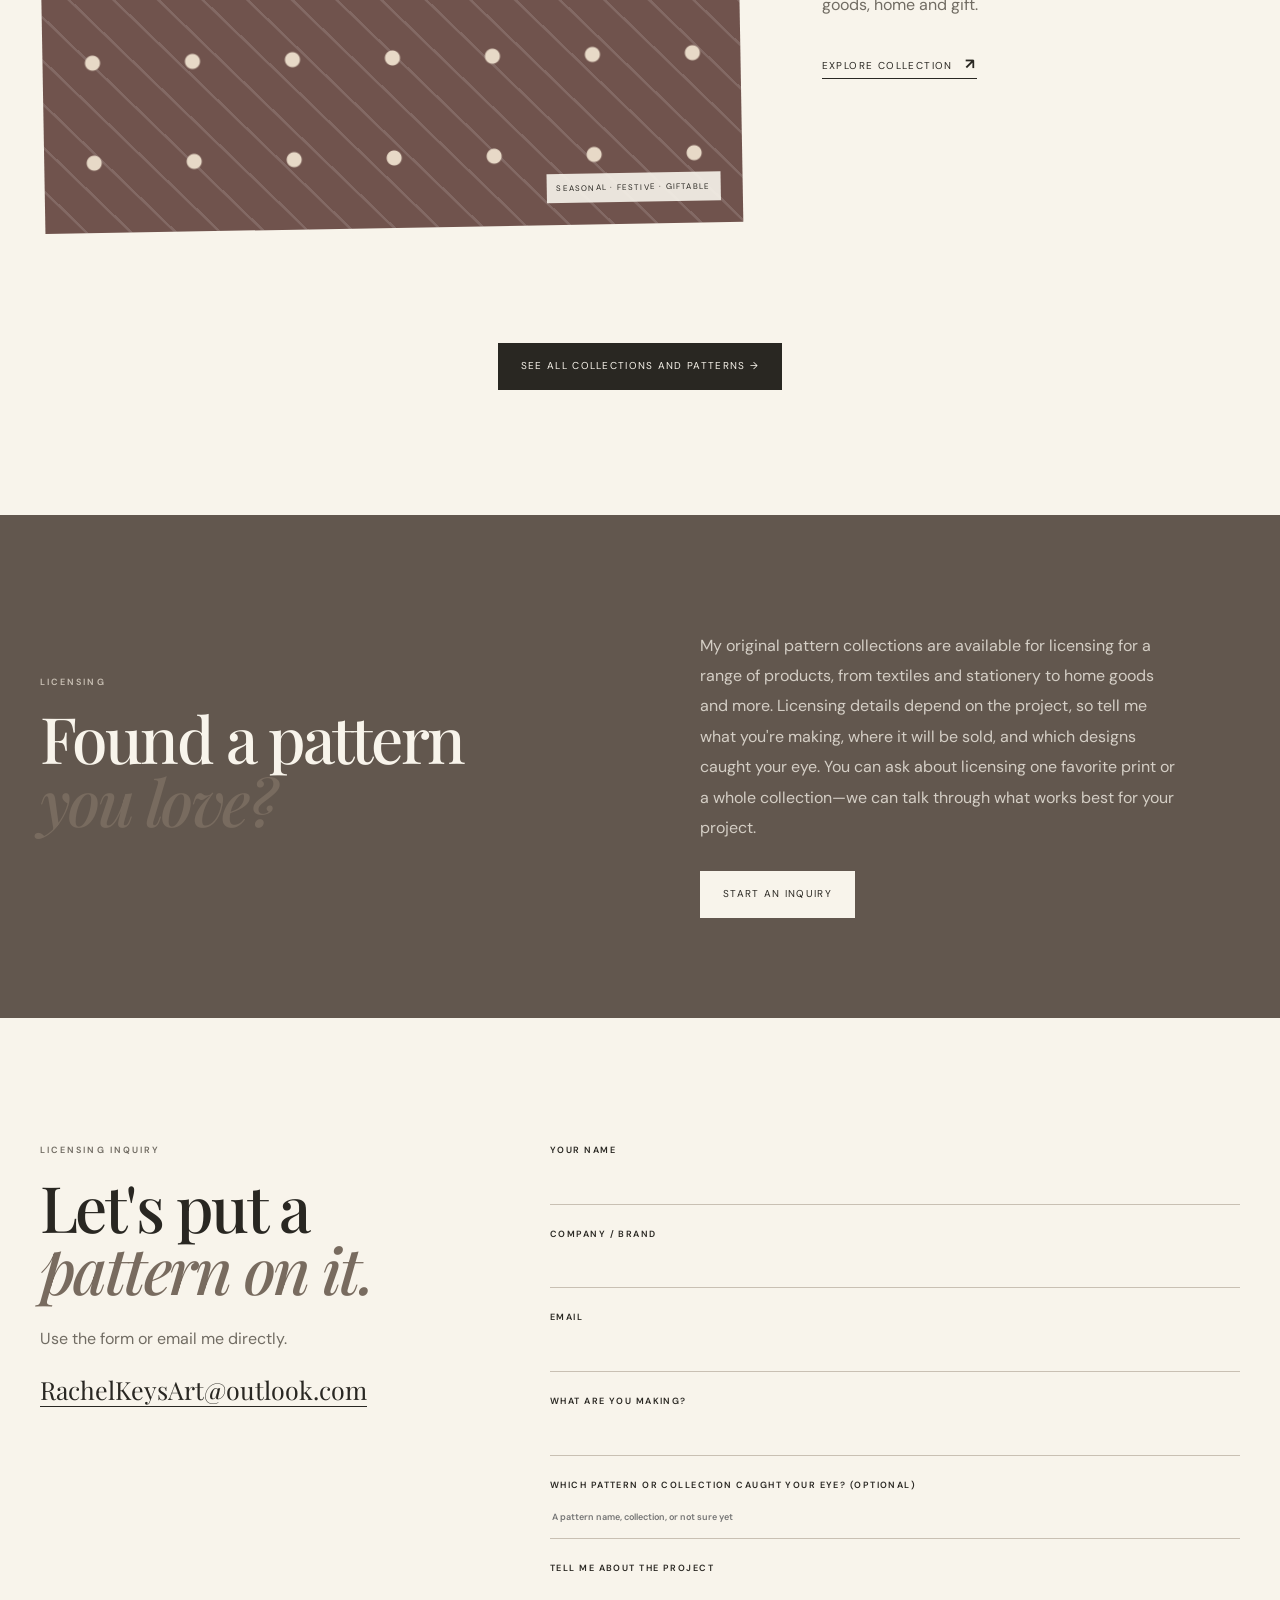
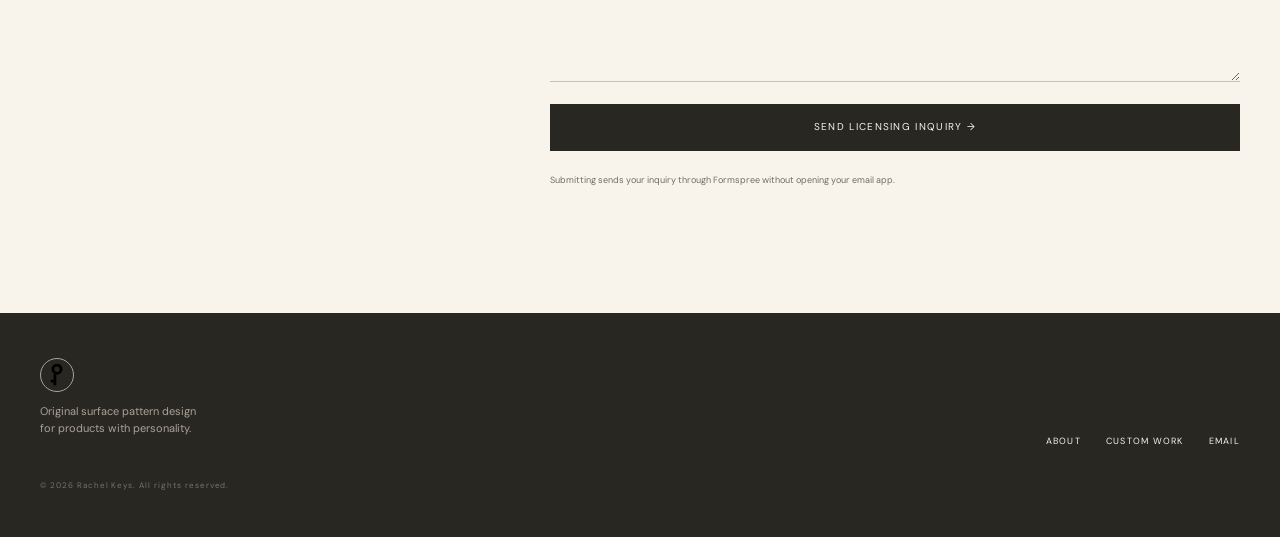
==== commit 753f6324: "home page updates" ====
--- a/index.html
+++ b/index.html
@@ -217,6 +217,14 @@
 
       <div class="collection-art pattern-pretty">
 
+        <img
+          class="collection-feature-image"
+          src="images/pattern-06-tacos.jpg"
+          alt="Breakfast Delight: repeating croissants and strawberries on a warm background"
+          loading="lazy"
+          decoding="async"
+        >
+
         <span class="art-note">02 / 05</span>
 
         <span class="art-caption">
@@ -302,6 +310,14 @@
 
 
       <div class="collection-art pattern-floral">
+
+        <img
+          class="collection-feature-image"
+          src="images/pattern-01-leaf-sprigs.jpg"
+          alt="Leaf Sprigs: green leafy sprigs scattered on a white background"
+          loading="lazy"
+          decoding="async"
+        >
 
         <span class="art-note">04 / 05</span>
 
--- a/style.css
+++ b/style.css
@@ -1535,11 +1535,30 @@
 }
 
 
-.pattern-gallery > [role="img"]:not(.mockup-preview) {
+.pattern-gallery > [role="img"]:not(.mockup-preview),
+.pattern-image {
 
   position: relative;
 
   overflow: hidden;
+}
+
+
+.pattern-image {
+
+  margin: 0;
+}
+
+
+.pattern-image img {
+
+  display: block;
+
+  width: 100%;
+
+  height: 100%;
+
+  object-fit: cover;
 }
 
 
@@ -1703,6 +1722,18 @@
 }
 
 
+.collection-preview-tile img {
+
+  display: block;
+
+  width: 100%;
+
+  height: 100%;
+
+  object-fit: cover;
+}
+
+
 .collection-index-art .art-note,
 .collection-index-art .art-caption {
 
@@ -2148,6 +2179,22 @@
   }
 
 
+  .collection-feature-image {
+
+    position: absolute;
+
+    inset: 0;
+
+    display: block;
+
+    width: 100%;
+
+    height: 100%;
+
+    object-fit: cover;
+  }
+
+
   .art-note {
 
     left: 12px;
@@ -2161,6 +2208,7 @@
     height: 280px;
   }
 
+
   /* Keep the custom inquiry section centered on the page */
 
  
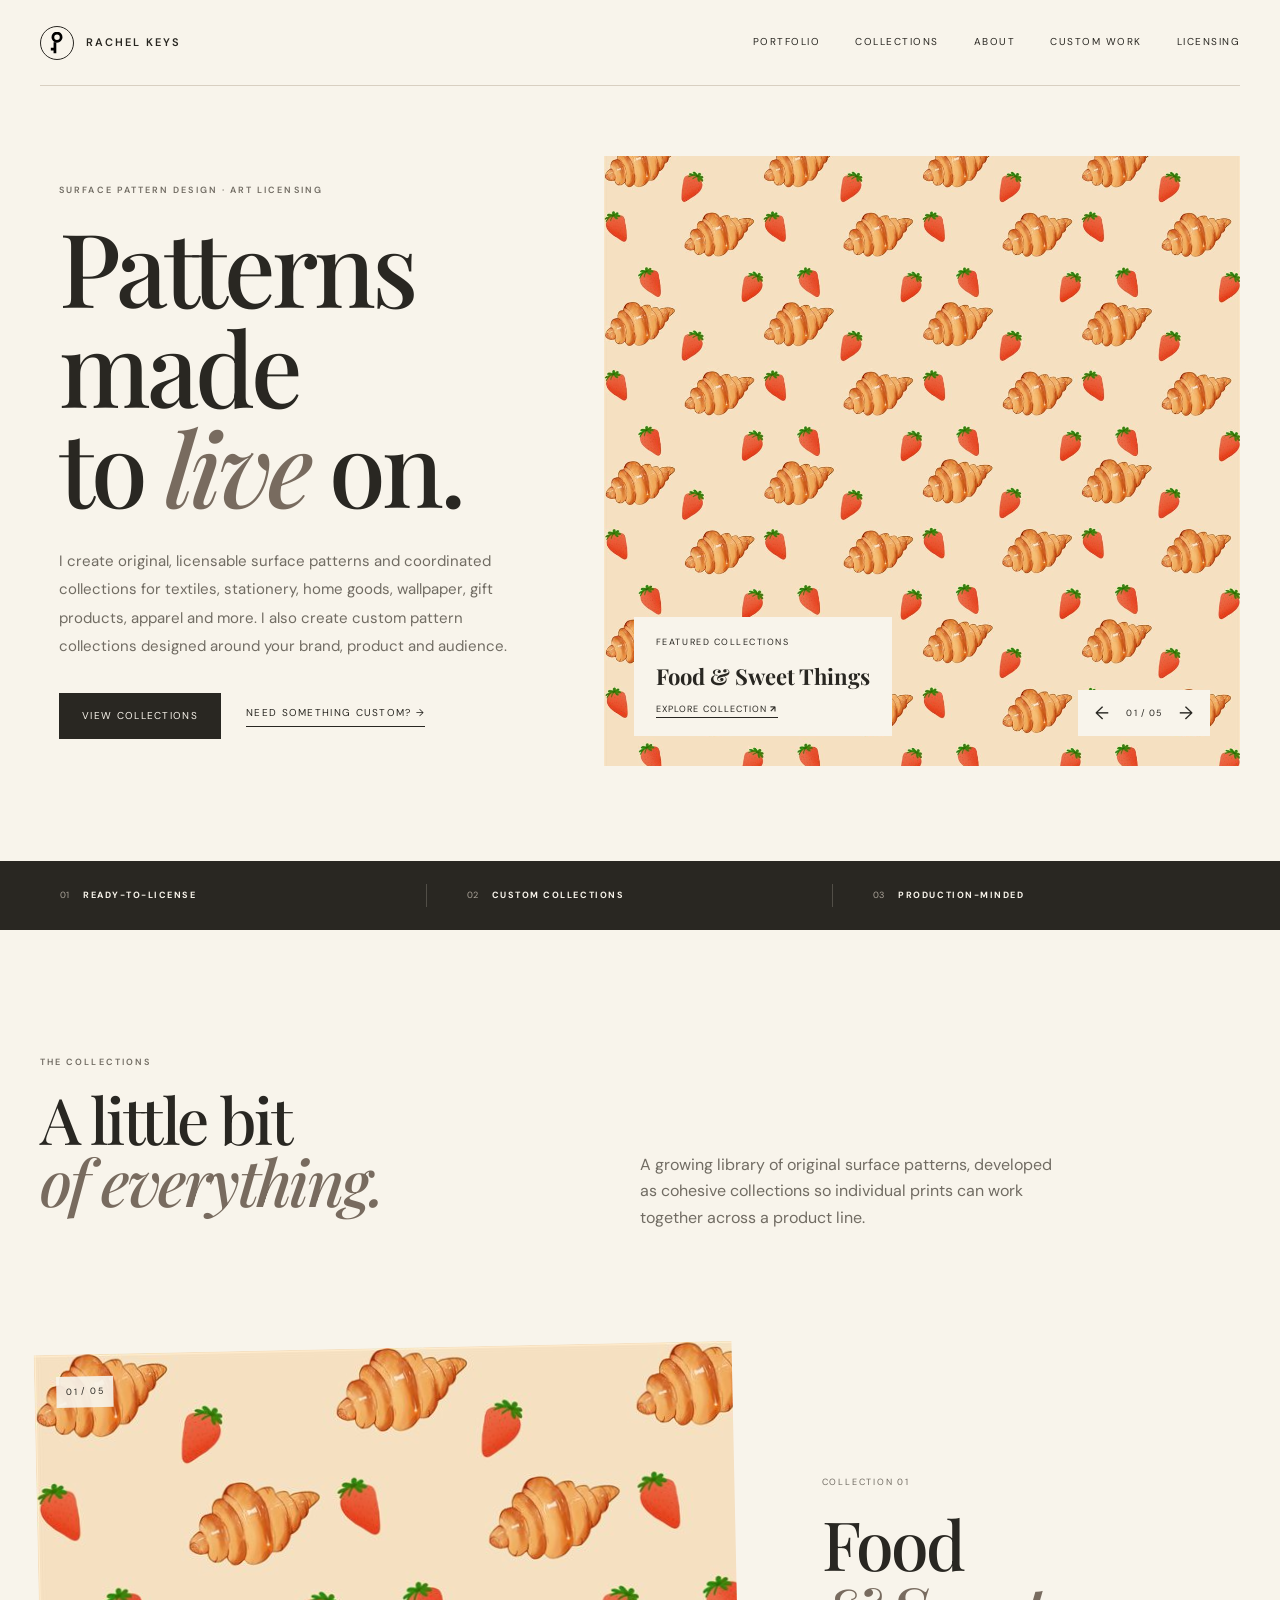
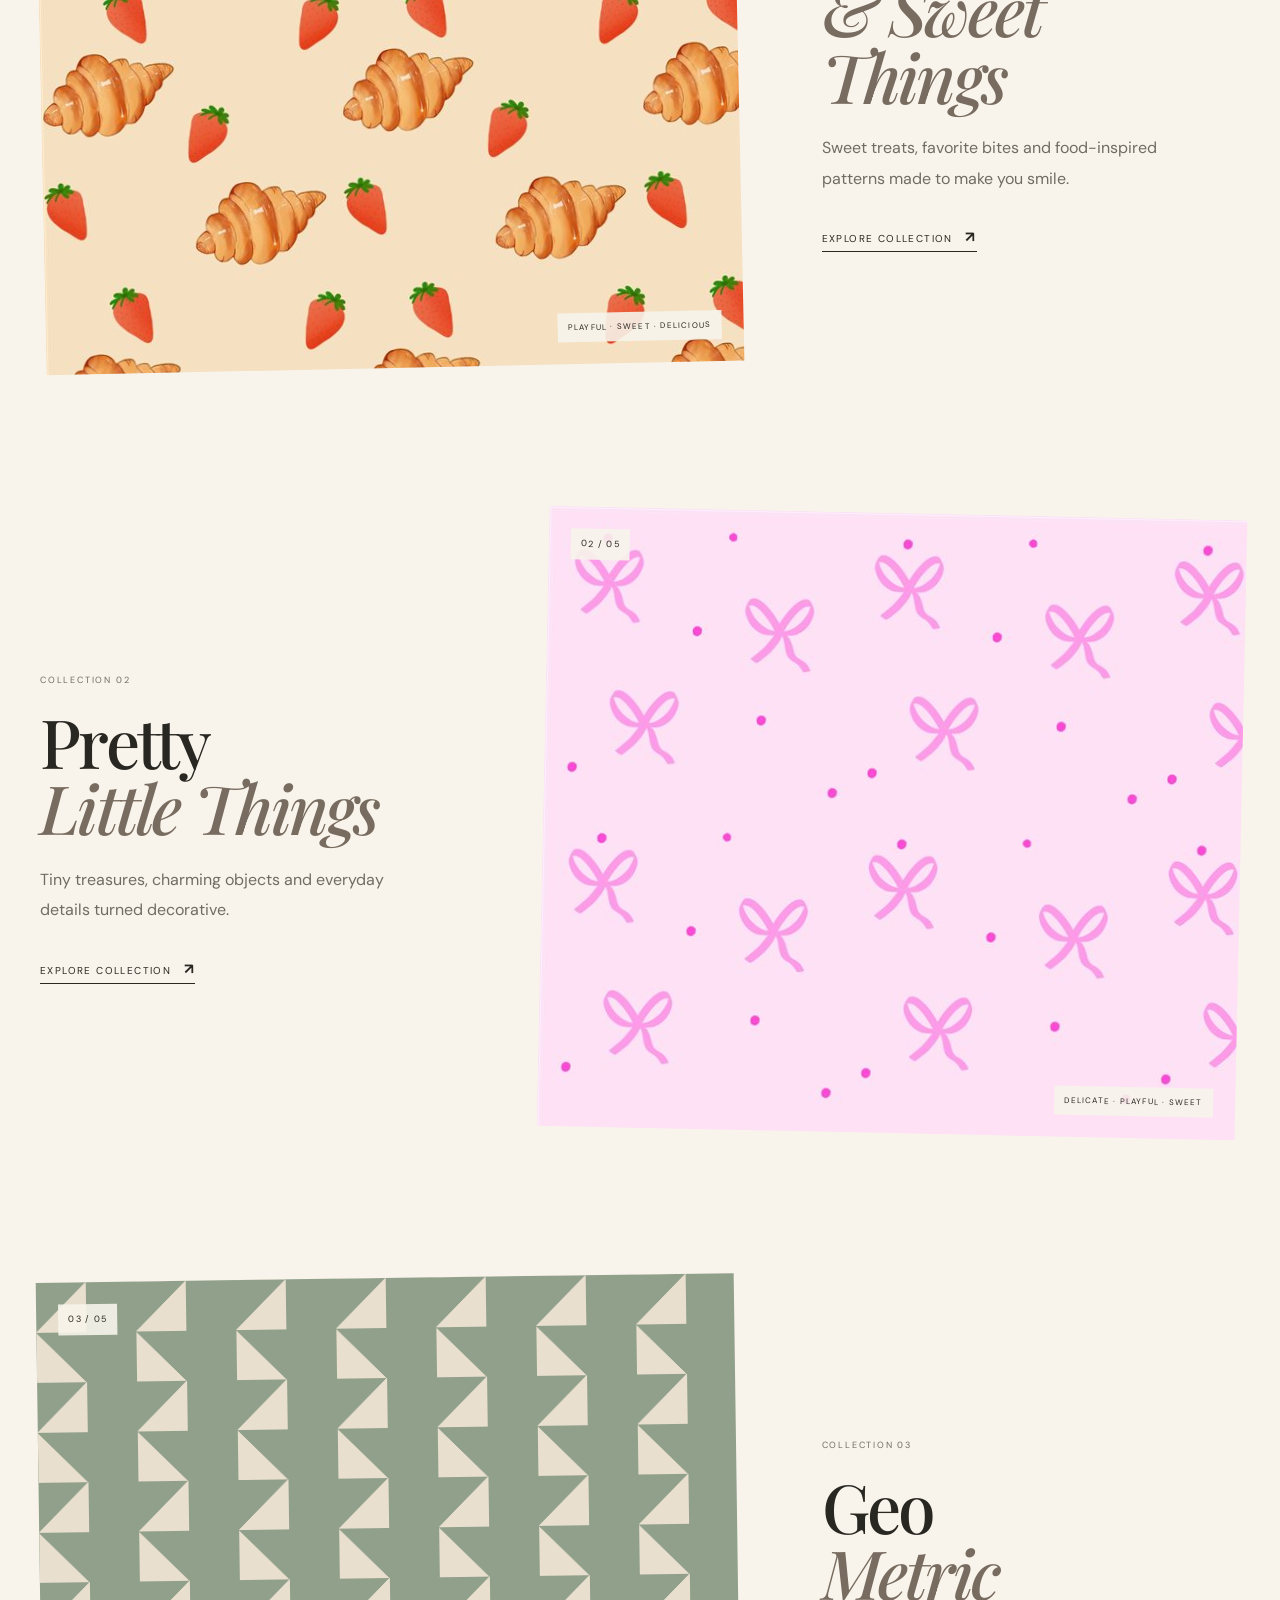
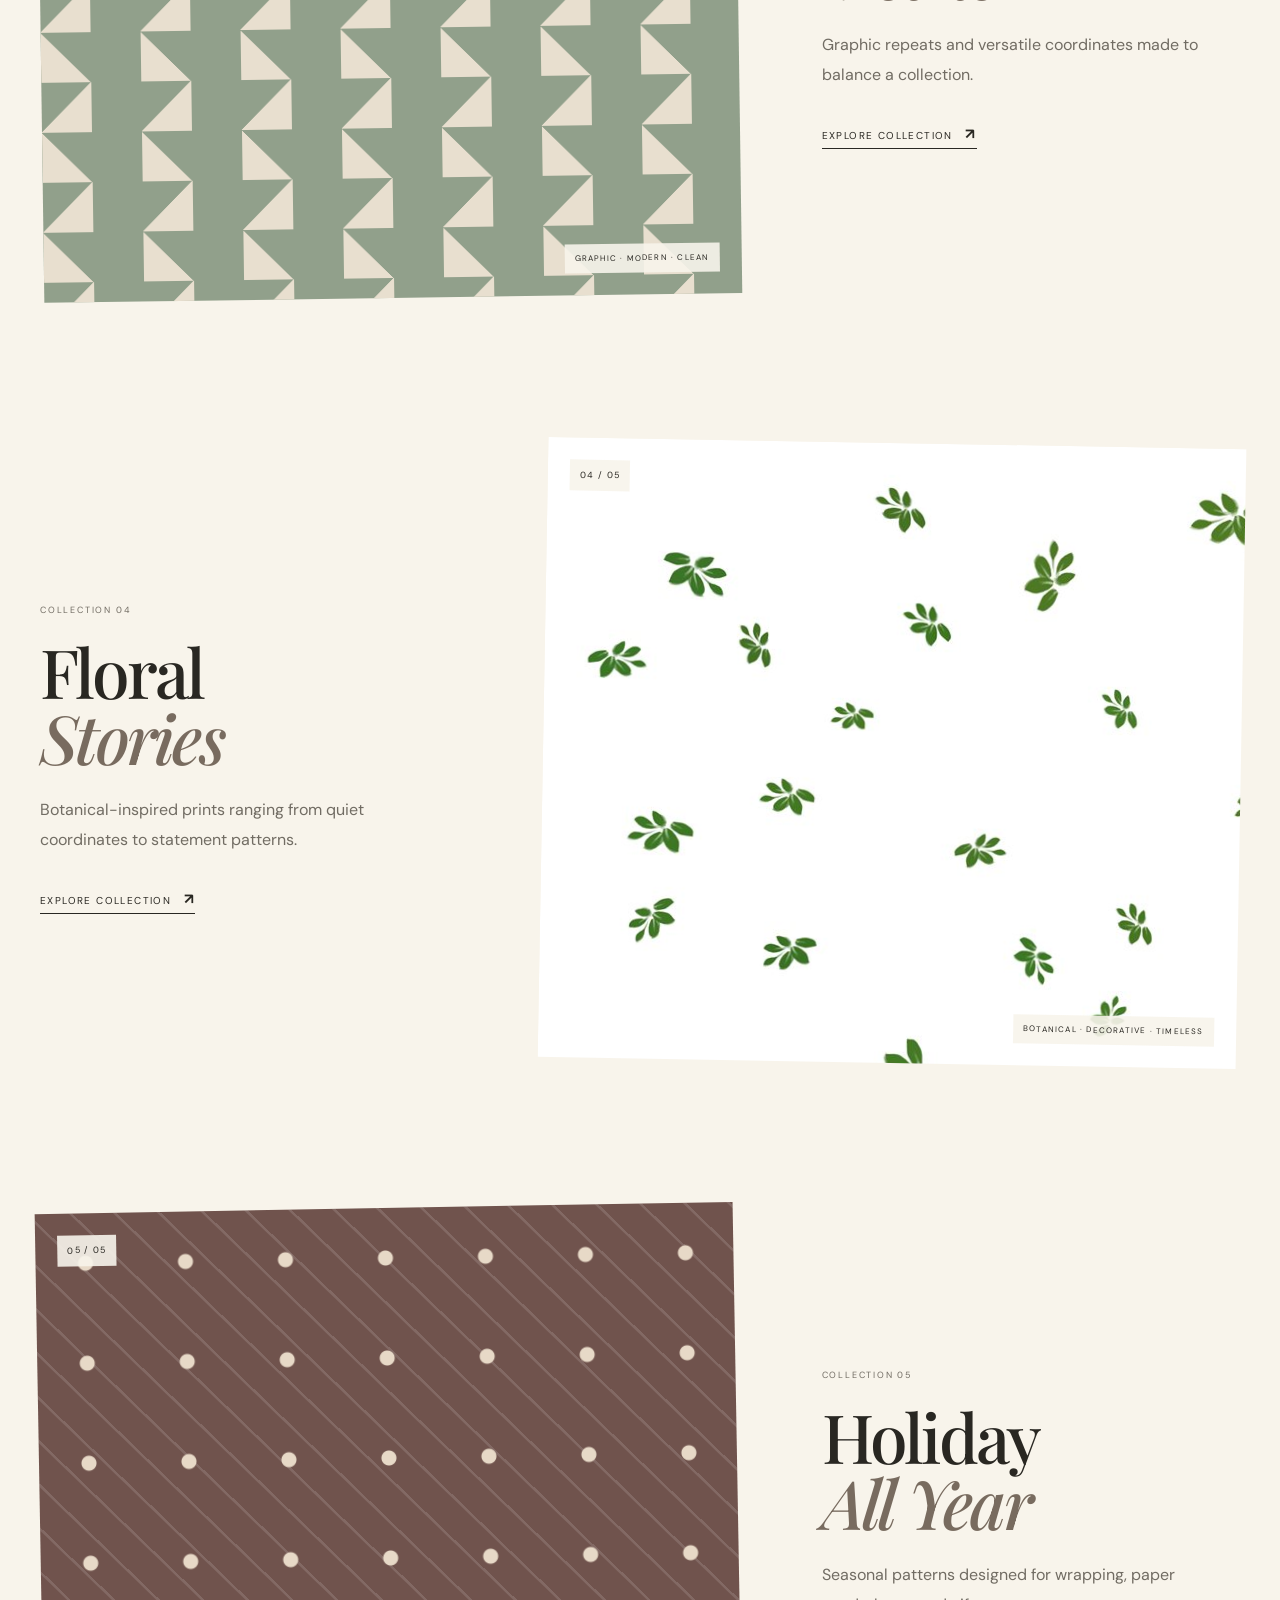
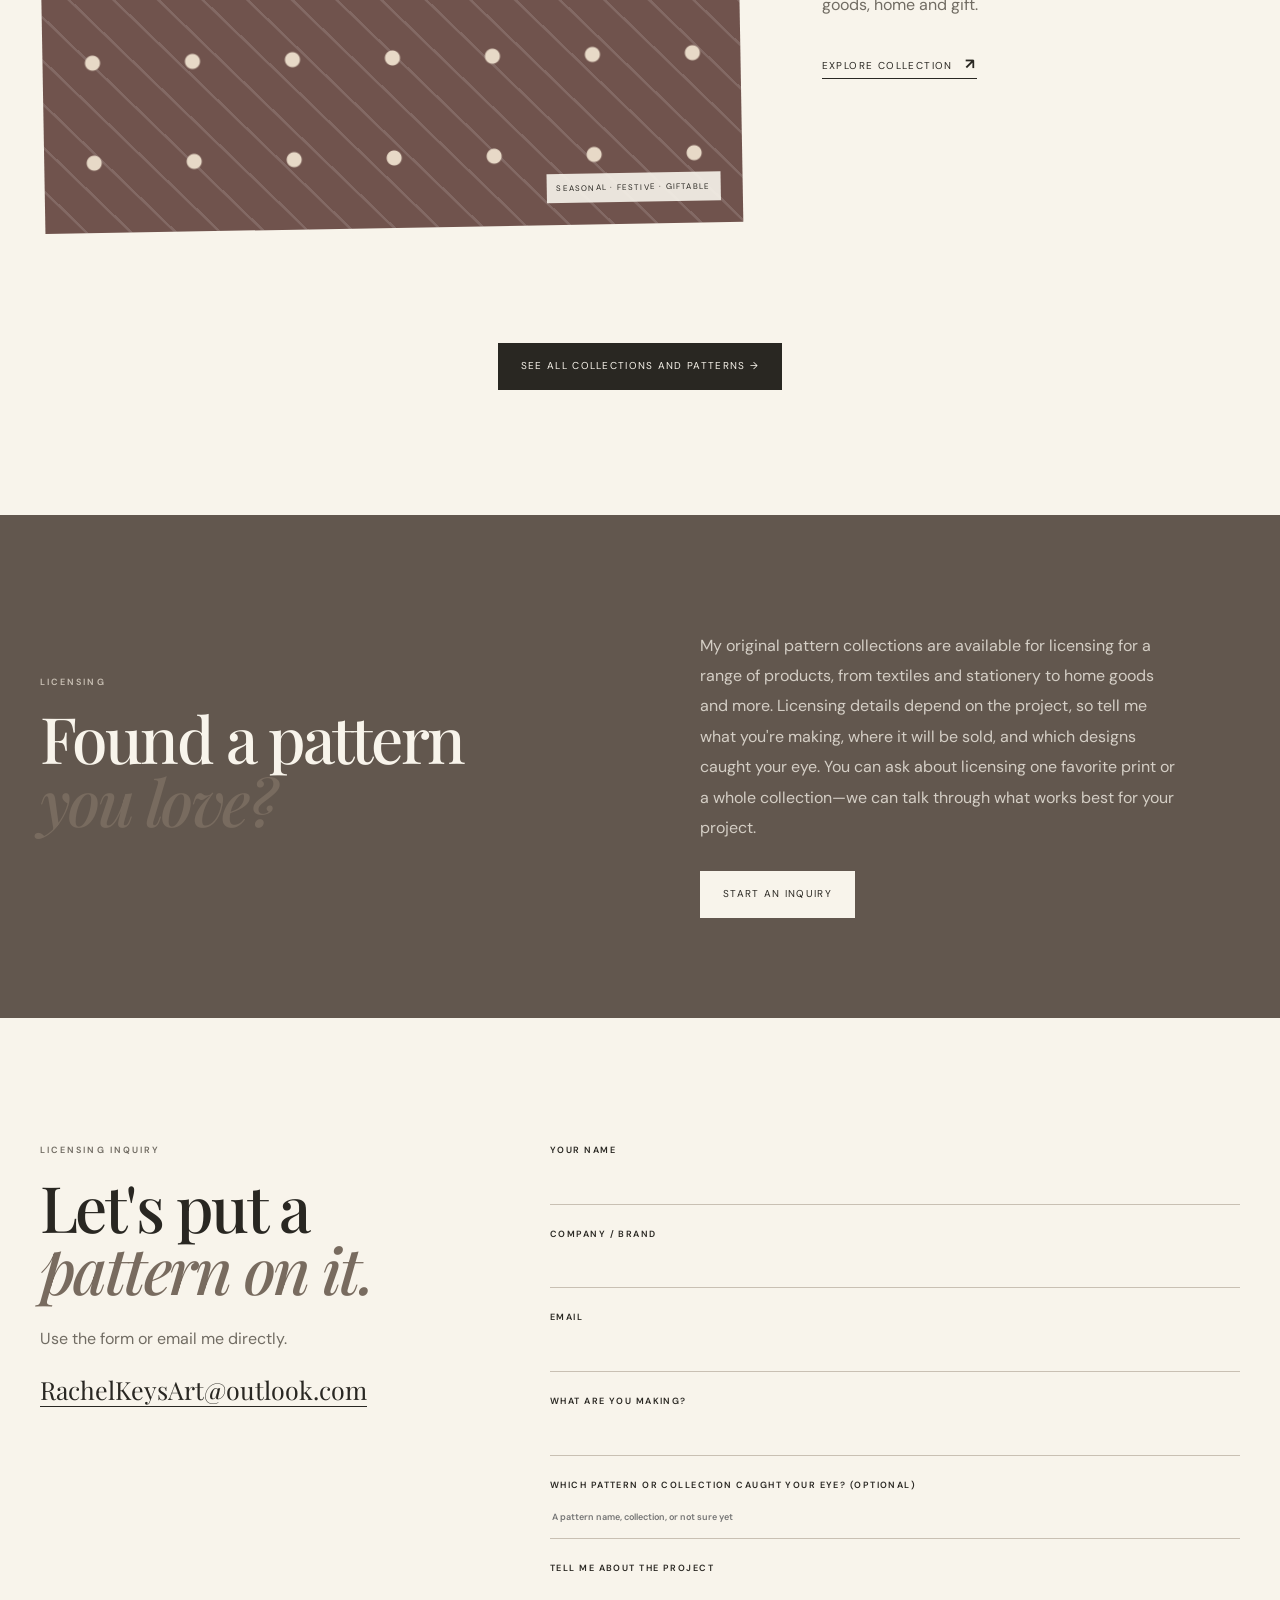
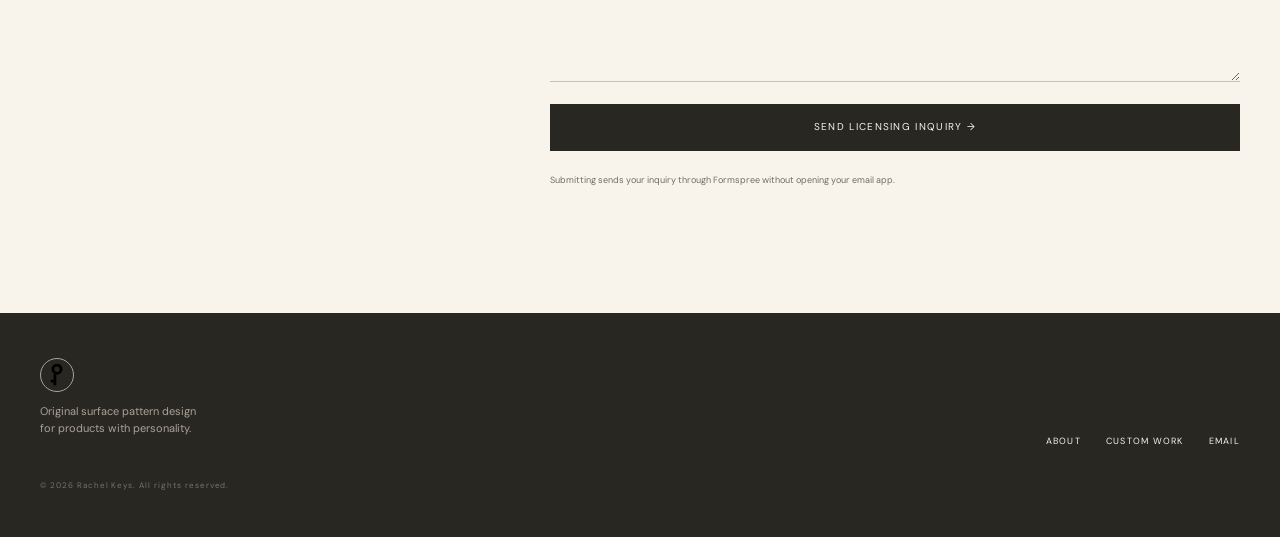
==== commit b7778b16: "unattaching images" ====
--- a/index.html
+++ b/index.html
@@ -73,15 +73,15 @@
 
 
     <div
-      class="hero-art pattern-dark"
+      class="hero-art pattern-food"
       data-collection-carousel
-      aria-label="Featured collection preview: Dark &amp; Moody"
+      aria-label="Featured collection preview: Food &amp; Sweet Things"
     >
 
       <div class="hero-label">
         <span>FEATURED COLLECTIONS</span>
-        <strong data-carousel-title>Dark &amp; Moody</strong>
-        <a class="hero-collection-link" data-carousel-link href="collections/dark-and-moody.html">
+        <strong data-carousel-title>Food &amp; Sweet Things</strong>
+        <a class="hero-collection-link" data-carousel-link href="collections/food-and-sweet-things.html">
           Explore collection <b>↗</b>
         </a>
       </div>
@@ -143,16 +143,24 @@
     </div>
 
 
-    <!-- DARK & MOODY -->
-
-    <article class="collection collection-dark">
-
-      <div class="collection-art pattern-dark">
+    <!-- FOOD & SWEET THINGS -->
+
+    <article class="collection collection-food">
+
+      <div class="collection-art pattern-food">
+
+        <img
+          class="collection-feature-image"
+          src="images/pattern-06-tacos.jpg"
+          alt="Breakfast Delight: croissants and strawberries on a peach background"
+          loading="lazy"
+          decoding="async"
+        >
 
         <span class="art-note">01 / 05</span>
 
         <span class="art-caption">
-          MOODY · ATMOSPHERIC · BOLD
+          PLAYFUL · SWEET · DELICIOUS
         </span>
 
       </div>
@@ -164,18 +172,18 @@
         </p>
 
         <h3>
-          Dark<br>
-          <em>&amp; Moody</em>
+          Food<br>
+          <em>&amp; Sweet Things</em>
         </h3>
 
         <p>
-          Deeper palettes, curious details and patterns
-          with a little mystery.
+          Sweet treats, favorite bites and food-inspired
+          patterns made to make you smile.
         </p>
 
         <a
           class="collection-link"
-          href="collections/dark-and-moody.html"
+          href="collections/food-and-sweet-things.html"
         >
           Explore collection <b>↗</b>
         </a>
@@ -219,8 +227,8 @@
 
         <img
           class="collection-feature-image"
-          src="images/pattern-06-tacos.jpg"
-          alt="Breakfast Delight: repeating croissants and strawberries on a warm background"
+          src="images/pattern-08-scissors.jpg"
+          alt="Ribbons and Bows: pink ribbons and bows in a repeating pattern"
           loading="lazy"
           decoding="async"
         >
--- a/style.css
+++ b/style.css
@@ -703,36 +703,15 @@
    TEMPORARY PATTERN ART
 ========================= */
 
-.pattern-dark {
-
-  background-color: #3d3534;
-
-  background-image:
-
-    radial-gradient(
-      circle at 18% 22%,
-      #b69d83 0 3px,
-      transparent 4px
-    ),
-
-    radial-gradient(
-      circle at 75% 62%,
-      #766a65 0 5px,
-      transparent 6px
-    ),
-
-    repeating-linear-gradient(
-      125deg,
-      transparent 0 42px,
-      rgba(255,255,255,.08)
-      43px 45px,
-      transparent 46px 88px
-    );
-
-  background-size:
-    150px 150px,
-    190px 190px,
-    auto;
+.pattern-food {
+
+  background-color: #f6e3c9;
+
+  background-image: url("images/pattern-06-tacos.jpg");
+
+  background-position: center;
+
+  background-size: cover;
 }
 
 
@@ -911,7 +890,7 @@
    SLIGHT ART ROTATION
 ========================= */
 
-.collection-dark .collection-art {
+.collection-food .collection-art {
 
   transform: rotate(-1.2deg);
 }
